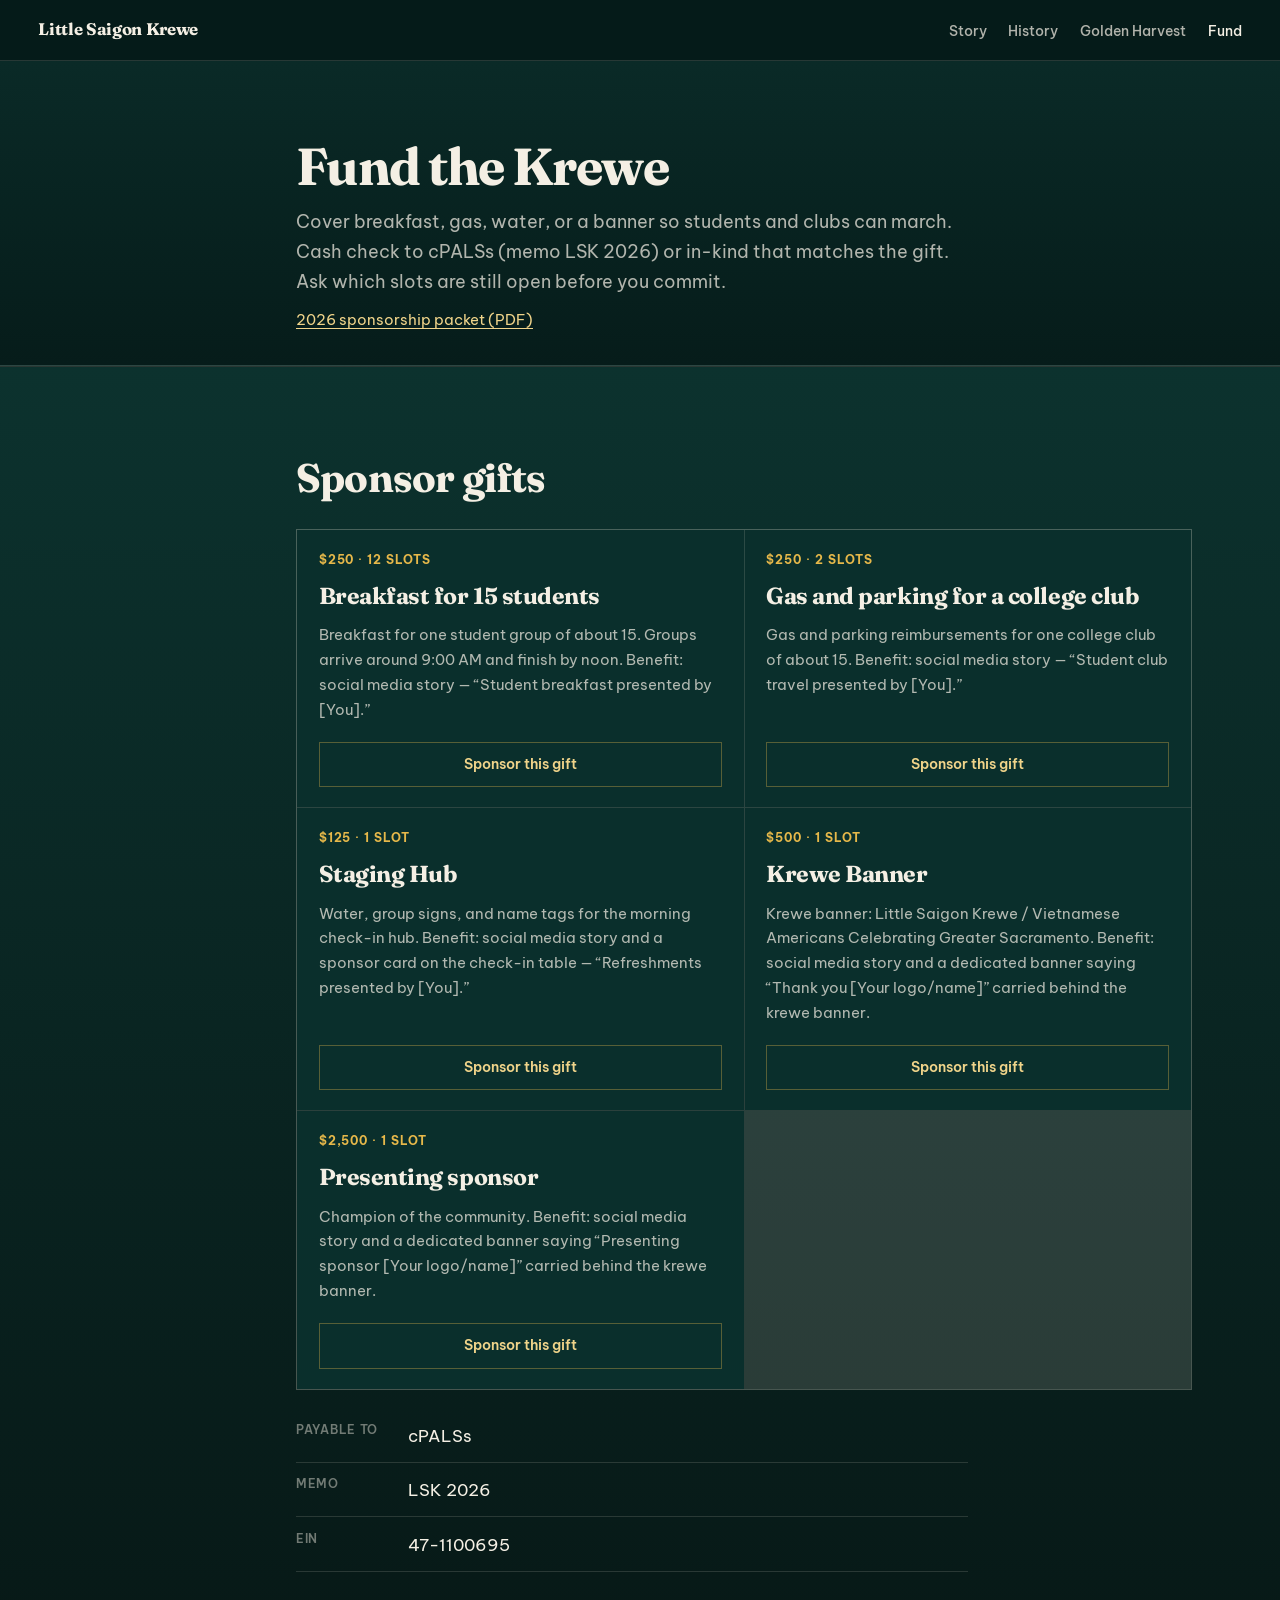
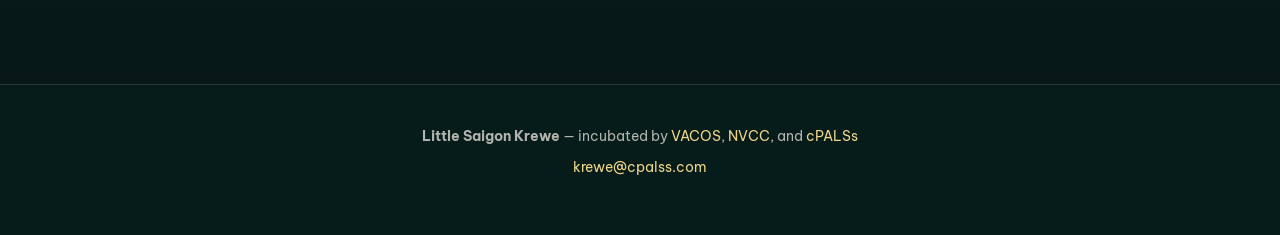
==== fund/index.html @ d4e6ee1e "Publish History, Golden Harvest, and Fund pages on the public Krewe site. Co-authored-by: Cursor <cu" ====
<!DOCTYPE html>
<html lang="en">
<head>
  <meta charset="UTF-8" />
  <meta name="viewport" content="width=device-width, initial-scale=1" />
  <title>Fund the Krewe — Little Saigon Krewe</title>
  <meta name="description" content="Sponsor student breakfast, travel, water, or banners for Little Saigon Krewe at Golden Harvest 2026. Checks to cPALSs, memo LSK 2026." />
  <link rel="canonical" href="https://krewe.cpalss.com/fund/" />
  <meta property="og:title" content="Fund the Krewe — Little Saigon Krewe" />
  <meta property="og:description" content="Cover breakfast, gas, water, or a banner so students and clubs can march. Memo LSK 2026." />
  <meta property="og:type" content="website" />
  <meta property="og:url" content="https://krewe.cpalss.com/fund/" />
  <meta property="og:image" content="https://krewe.cpalss.com/assets/og.jpg" />
  <meta name="twitter:card" content="summary_large_image" />
  <meta name="twitter:title" content="Fund the Krewe — Little Saigon Krewe" />
  <meta name="twitter:description" content="Sponsor gifts so students and clubs can march at Golden Harvest." />
  <meta name="twitter:image" content="https://krewe.cpalss.com/assets/og.jpg" />
  <script src="/clean-urls.js"></script>
  <link rel="preconnect" href="https://fonts.googleapis.com" />
  <link rel="preconnect" href="https://fonts.gstatic.com" crossorigin />
  <link href="https://fonts.googleapis.com/css2?family=Be+Vietnam+Pro:wght@400;500;600;700&family=Fraunces:opsz,wght@9..144,500;9..144,700&display=swap" rel="stylesheet" />
  <link rel="stylesheet" href="/site.css" />
</head>
<body class="page-inner" data-page="fund">
  <a class="skip-link" href="#main">Skip to content</a>

  <header class="site-header">
    <a class="wordmark" href="/">Little Saigon Krewe</a>
    <button type="button" class="nav-toggle" id="nav-toggle" aria-expanded="false" aria-controls="site-nav" aria-label="Open menu">
      <span class="nav-toggle-bars" aria-hidden="true"></span>
    </button>
    <nav class="site-nav" id="site-nav" aria-label="Site">
      <a href="/">Story</a>
      <a href="/history/">History</a>
      <a href="/golden-harvest/">Golden Harvest</a>
      <a href="/fund/" aria-current="page">Fund</a>
    </nav>
  </header>

  <main id="main">
    <header class="page-banner">
      <p class="hero-kicker">Golden Harvest · Oct 24, 2026</p>
      <h1 id="wishlist-title">Fund the Krewe</h1>
      <p class="section-lead" id="wishlist-body"></p>
      <p class="event-links">
        <a id="packet-pdf" href="https://drive.google.com/file/d/1DpuRW3V9oupF3dAS3otI-AQwYJFw9Fal/view" rel="noopener noreferrer">2026 sponsorship packet (PDF)</a>
      </p>
    </header>

    <section class="section section-wishlist" id="wishlist" aria-labelledby="gifts-title">
      <div class="section-inner">
        <h2 id="gifts-title">Sponsor gifts</h2>
        <ul class="wishlist-list" id="wishlist-list"></ul>
        <dl class="event-facts fund-payee" id="fund-payee"></dl>
      </div>
    </section>
  </main>

  <footer class="site-footer">
    <p><strong>Little Saigon Krewe</strong> — incubated by <a href="https://vacos.org/" rel="noopener noreferrer">VACOS</a>, <a href="https://www.facebook.com/norcalvietnamesechamber/" rel="noopener noreferrer">NVCC</a>, and <a href="https://www.cpalss.com" rel="noopener noreferrer">cPALSs</a></p>
    <p><a href="mailto:krewe@cpalss.com">krewe@cpalss.com</a></p>
  </footer>

  <script src="/site.js" defer></script>
</body>
</html>
---- site.css ----
:root {
  --ink: #f4efe4;
  --ink-muted: rgba(244, 239, 228, 0.72);
  --ink-faint: rgba(244, 239, 228, 0.45);
  --jade: #0a2f2c;
  --jade-deep: #061c1a;
  --jade-mid: #134e48;
  --gold: #e6b84a;
  --gold-soft: #f0d48a;
  --amber: #c45c26;
  --line: rgba(244, 239, 228, 0.14);
  --font-display: "Fraunces", Georgia, serif;
  --font-body: "Be Vietnam Pro", "Helvetica Neue", sans-serif;
  --space: clamp(1.25rem, 3vw, 2.5rem);
  --max: 42rem;
  --max-wide: 56rem;
  --toc-col: 12rem;
  --toc-gap: 2.5rem;
}

*,
*::before,
*::after {
  box-sizing: border-box;
}

html {
  scroll-behavior: smooth;
  scroll-padding-top: 1.5rem;
}

@media (max-width: 1099px) {
  body.is-past-hero {
    scroll-padding-top: 4.5rem;
  }
}

body {
  margin: 0;
  font-family: var(--font-body);
  font-size: 1.0625rem;
  line-height: 1.65;
  color: var(--ink);
  background: var(--jade-deep);
  -webkit-font-smoothing: antialiased;
}

img {
  max-width: 100%;
  display: block;
}

a {
  color: var(--gold-soft);
  text-underline-offset: 0.18em;
}

a:hover {
  color: var(--gold);
}

.skip-link {
  position: absolute;
  left: 1rem;
  top: -4rem;
  z-index: 100;
  padding: 0.5rem 0.75rem;
  background: var(--gold);
  color: var(--jade-deep);
  font-weight: 600;
  text-decoration: none;
}

.skip-link:focus {
  top: 1rem;
}

/* —— Header: hero overlay links; mobile sticky bar after hero —— */
.site-header {
  position: absolute;
  inset: 0 0 auto;
  z-index: 40;
  display: flex;
  flex-wrap: nowrap;
  align-items: flex-start;
  justify-content: space-between;
  gap: 0.75rem 1.5rem;
  padding: 1.25rem var(--space);
  background: transparent;
  border-bottom: none;
}

.wordmark {
  font-family: var(--font-display);
  font-weight: 700;
  font-size: 1.05rem;
  letter-spacing: -0.02em;
  color: var(--ink);
  text-decoration: none;
  position: relative;
  z-index: 2;
}

.nav-toggle {
  display: none;
  position: relative;
  z-index: 2;
  place-items: center;
  width: 2.5rem;
  height: 2.5rem;
  margin: 0;
  padding: 0;
  border: 1px solid var(--line);
  border-radius: 0.35rem;
  background: rgba(10, 47, 44, 0.6);
  color: var(--ink);
  cursor: pointer;
}

.nav-toggle:hover {
  border-color: rgba(230, 184, 74, 0.45);
}

.nav-toggle-bars,
.nav-toggle-bars::before,
.nav-toggle-bars::after {
  display: block;
  width: 1.1rem;
  height: 2px;
  background: currentColor;
  border-radius: 1px;
  transition: transform 0.2s ease, opacity 0.2s ease;
}

.nav-toggle-bars {
  position: relative;
}

.nav-toggle-bars::before,
.nav-toggle-bars::after {
  content: "";
  position: absolute;
  left: 0;
}

.nav-toggle-bars::before {
  top: -6px;
}

.nav-toggle-bars::after {
  top: 6px;
}

.site-header.is-nav-open .nav-toggle-bars {
  background: transparent;
}

.site-header.is-nav-open .nav-toggle-bars::before {
  top: 0;
  transform: rotate(45deg);
}

.site-header.is-nav-open .nav-toggle-bars::after {
  top: 0;
  transform: rotate(-45deg);
}

.site-nav {
  display: flex;
  flex-direction: row;
  flex-wrap: wrap;
  align-items: center;
  justify-content: flex-end;
  gap: 0.35rem 1.15rem;
  width: auto;
  max-width: none;
  padding: 0.15rem 0 0;
  border-top: none;
}

.site-nav a {
  display: block;
  padding: 0.2rem 0;
  color: var(--ink-muted);
  text-decoration: none;
  font-size: 0.875rem;
  font-weight: 500;
  line-height: 1.3;
  text-align: left;
  border-bottom: none;
}

.site-nav a[aria-current="page"] {
  color: var(--ink);
}

.site-nav a:hover,
.site-nav a.is-active {
  color: var(--ink);
}

@media (max-width: 1099px) {
  body.is-past-hero .site-header {
    position: fixed;
    inset: 0 0 auto;
    flex-wrap: wrap;
    align-items: center;
    padding: 0.85rem var(--space);
    background: rgba(6, 28, 26, 0.88);
    border-bottom: 1px solid var(--line);
    backdrop-filter: blur(12px);
    -webkit-backdrop-filter: blur(12px);
  }

  body.is-past-hero .nav-toggle {
    display: grid;
  }

  body.is-past-hero .site-nav {
    display: none;
    flex-direction: column;
    align-items: stretch;
    gap: 0;
    width: 100%;
    max-width: none;
    padding: 0.35rem 0 0.5rem;
    border-top: 1px solid var(--line);
  }

  body.is-past-hero .site-header.is-nav-open .site-nav {
    display: flex;
  }

  body.is-past-hero .site-nav a {
    padding: 0.75rem 0.15rem;
    font-size: 0.9375rem;
    text-align: left;
    border-bottom: 1px solid var(--line);
  }

  body.is-past-hero .site-nav a:last-child {
    border-bottom: none;
  }
}

/* —— Doc layout + sticky TOC (matches eglny / toy drive / GLF) —— */
.doc-layout {
  display: block;
}

.toc {
  display: none;
}

.toc-label {
  margin: 0 0 0.75rem;
  font-size: 0.72rem;
  font-weight: 700;
  letter-spacing: 0.08em;
  text-transform: uppercase;
  color: var(--gold);
}

.toc .toc-head {
  display: flex;
  align-items: center;
  justify-content: space-between;
  gap: 0.25rem;
  margin: 0 0 0.75rem;
}

.toc .toc-head .toc-label {
  margin: 0;
  flex: 1 1 auto;
  min-width: 0;
  white-space: nowrap;
}

.toc .toc-pager {
  display: flex;
  flex: 0 0 auto;
  align-items: center;
  gap: 0;
}

.toc .toc-pager[hidden] {
  display: none;
}

.toc .toc-page-btn {
  appearance: none;
  -webkit-appearance: none;
  display: inline-flex;
  align-items: center;
  justify-content: center;
  box-sizing: border-box;
  width: 1.35rem;
  height: 1.35rem;
  margin: 0;
  padding: 0;
  border: none;
  border-radius: 3px;
  background: transparent;
  color: var(--ink-faint);
  cursor: pointer;
  line-height: 1;
}

.toc .toc-page-btn:hover:not(:disabled) {
  color: var(--gold);
}

.toc .toc-page-btn:focus-visible {
  color: var(--gold);
  outline: 2px solid var(--gold);
  outline-offset: 1px;
}

.toc .toc-page-btn:disabled {
  opacity: 0.3;
  cursor: default;
}

.toc .is-toc-page-off {
  display: none !important;
}

.toc-link {
  display: block;
  padding: 0.45rem 0 0.45rem 0.65rem;
  margin-left: -0.65rem;
  color: var(--ink-faint);
  text-decoration: none;
  font-size: 0.875rem;
  line-height: 1.25;
  border-left: 2px solid transparent;
}

.toc-link:hover {
  color: var(--ink-muted);
}

.toc-link.is-active {
  color: var(--gold-soft);
  border-left-color: var(--gold);
  font-weight: 600;
}

.doc-main {
  min-width: 0;
}

.doc-main > .section {
  scroll-margin-top: 1.5rem;
}

@media (max-width: 1099px) {
  body.is-past-hero .doc-main > .section {
    scroll-margin-top: 4.5rem;
  }
}

/* —— Inner pages (officer / fund) —— */
body.page-inner {
  scroll-padding-top: 4.5rem;
}

body.page-inner .site-header {
  position: sticky;
  top: 0;
  align-items: center;
  background: rgba(6, 28, 26, 0.92);
  border-bottom: 1px solid var(--line);
  backdrop-filter: blur(12px);
  -webkit-backdrop-filter: blur(12px);
}

.page-banner {
  padding: 2.5rem var(--space) 2rem;
  background: linear-gradient(180deg, #0a2a27 0%, var(--jade-deep) 100%);
  border-bottom: 1px solid var(--line);
}

.page-banner h1 {
  margin: 0 0 0.75rem;
  font-family: var(--font-display);
  font-weight: 700;
  font-size: clamp(2rem, 5vw, 3.25rem);
  letter-spacing: -0.03em;
  line-height: 1.1;
}

.page-banner .section-lead {
  margin-bottom: 0.75rem;
}

.page-banner p {
  max-width: var(--max);
}

/* —— Hero —— */
.hero {
  position: relative;
  min-height: 100svh;
  display: grid;
  align-items: end;
  padding: 6.5rem var(--space) 5.5rem;
  overflow: hidden;
}

.hero-slides {
  position: absolute;
  inset: 0;
  background: var(--jade-deep);
}

.hero-slides:focus-visible {
  outline: 2px solid var(--gold);
  outline-offset: -2px;
}

.hero-slide {
  position: absolute;
  inset: 0;
  opacity: 0;
  transition: opacity 0.9s ease;
}

.hero-slide.is-active {
  opacity: 1;
  z-index: 1;
}

.hero-slide img {
  width: 100%;
  height: 100%;
  object-fit: cover;
  object-position: center 40%;
}

.hero-scrim {
  position: absolute;
  inset: 0;
  z-index: 2;
  pointer-events: none;
  background:
    linear-gradient(180deg, rgba(4, 15, 14, 0.4) 0%, rgba(4, 15, 14, 0.25) 35%, rgba(4, 15, 14, 0.78) 100%);
}

.hero-atmosphere {
  position: absolute;
  inset: 0;
  background:
    radial-gradient(ellipse 90% 70% at 78% 18%, rgba(230, 184, 74, 0.28), transparent 55%),
    radial-gradient(ellipse 70% 55% at 12% 72%, rgba(196, 92, 38, 0.35), transparent 50%),
    linear-gradient(165deg, #0d3d38 0%, var(--jade) 38%, #081f1c 78%, #040f0e 100%);
  animation: atmosphere-drift 18s ease-in-out infinite alternate;
}

.hero-atmosphere::after {
  content: "";
  position: absolute;
  inset: 0;
  background:
    repeating-linear-gradient(
      -12deg,
      transparent 0,
      transparent 48px,
      rgba(244, 239, 228, 0.015) 48px,
      rgba(244, 239, 228, 0.015) 49px
    );
  opacity: 0.7;
  pointer-events: none;
}

@keyframes atmosphere-drift {
  from {
    filter: hue-rotate(0deg) saturate(1);
    transform: scale(1);
  }
  to {
    filter: hue-rotate(8deg) saturate(1.08);
    transform: scale(1.03);
  }
}

.hero-inner {
  position: relative;
  z-index: 3;
  max-width: min(52rem, 100%);
}

.hero-kicker {
  margin: 0 0 1rem;
  font-size: 0.8125rem;
  font-weight: 600;
  letter-spacing: 0.08em;
  text-transform: uppercase;
  color: var(--gold);
}

.hero-brand {
  margin: 0 0 1rem;
  font-family: var(--font-display);
  font-weight: 700;
  font-size: clamp(2.4rem, 8vw, 4.5rem);
  line-height: 1.02;
  letter-spacing: -0.03em;
  color: var(--ink);
}

.hero-line {
  margin: 0 0 0.85rem;
  font-size: clamp(1.05rem, 2.4vw, 1.25rem);
  color: var(--ink-muted);
  max-width: 40rem;
}

.hero-def {
  margin: 0 0 2rem;
  font-size: 1.05rem;
  color: var(--ink);
  max-width: 36rem;
}

.hero-cta {
  display: flex;
  flex-wrap: wrap;
  gap: 0.75rem 1rem;
}

.hero-controls {
  position: absolute;
  z-index: 4;
  right: var(--space);
  bottom: 1.35rem;
  display: flex;
  align-items: center;
  gap: 0.5rem;
}

.hero-arrow {
  width: 2.25rem;
  height: 2.25rem;
  border: 1px solid var(--line);
  border-radius: 999px;
  background: rgba(6, 28, 26, 0.55);
  color: var(--ink);
  font-size: 1.35rem;
  line-height: 1;
  cursor: pointer;
}

.hero-arrow:hover {
  border-color: var(--gold);
  color: var(--gold);
}

.hero-dots {
  display: flex;
  gap: 0.4rem;
}

.hero-dot {
  width: 0.55rem;
  height: 0.55rem;
  padding: 0;
  border: none;
  border-radius: 999px;
  background: rgba(244, 239, 228, 0.35);
  cursor: pointer;
}

.hero-dot.is-active {
  background: var(--gold);
}

.hero-kicker,
.hero-brand,
.hero-line,
.hero-def,
.hero-cta {
  opacity: 0;
  transform: translateY(1.1rem);
}

.hero.is-ready .hero-kicker,
.hero.is-ready .hero-brand,
.hero.is-ready .hero-line,
.hero.is-ready .hero-def,
.hero.is-ready .hero-cta {
  animation: hero-rise 0.85s cubic-bezier(0.22, 1, 0.36, 1) forwards;
}

.hero.is-ready .hero-brand {
  animation-delay: 0.12s;
}

.hero.is-ready .hero-line {
  animation-delay: 0.24s;
}

.hero.is-ready .hero-def {
  animation-delay: 0.32s;
}

.hero.is-ready .hero-cta {
  animation-delay: 0.42s;
}

@keyframes hero-rise {
  to {
    opacity: 1;
    transform: translateY(0);
  }
}

/* —— Buttons —— */
.btn {
  display: inline-flex;
  align-items: center;
  justify-content: center;
  padding: 0.85rem 1.35rem;
  font-family: var(--font-body);
  font-size: 0.9375rem;
  font-weight: 600;
  text-decoration: none;
  border: 1px solid transparent;
  cursor: pointer;
  transition: background 0.2s ease, color 0.2s ease, border-color 0.2s ease, transform 0.2s ease;
}

.btn:active {
  transform: translateY(1px);
}

.btn-primary {
  background: var(--gold);
  color: var(--jade-deep);
}

.btn-primary:hover {
  background: var(--gold-soft);
  color: var(--jade-deep);
}

.btn-ghost {
  background: transparent;
  color: var(--ink);
  border-color: var(--line);
}

.btn-ghost:hover {
  border-color: var(--ink-muted);
  color: var(--ink);
}

.btn-tribe {
  width: 100%;
  margin-top: 0.85rem;
  background: transparent;
  color: var(--gold-soft);
  border-color: rgba(230, 184, 74, 0.35);
  font-size: 0.875rem;
  padding: 0.65rem 1rem;
}

.btn-tribe:hover {
  background: rgba(230, 184, 74, 0.1);
  color: var(--gold);
  border-color: var(--gold);
}

.btn-tribe:disabled,
.btn-tribe.is-filled {
  opacity: 0.55;
  cursor: default;
  pointer-events: none;
}

/* —— Sections —— */
.section {
  padding: clamp(3.5rem, 8vw, 5.5rem) var(--space);
  border-top: 1px solid var(--line);
}

.section-inner {
  max-width: var(--max-wide);
  margin: 0 auto;
}

.section h2 {
  margin: 0 0 0.75rem;
  font-family: var(--font-display);
  font-weight: 700;
  font-size: clamp(1.85rem, 4vw, 2.5rem);
  letter-spacing: -0.02em;
  line-height: 1.15;
}

.section-lead {
  margin: 0 0 1.25rem;
  font-size: 1.125rem;
  color: var(--ink-muted);
  max-width: var(--max);
}

.section p {
  max-width: var(--max);
}

.section-gh {
  background: linear-gradient(180deg, #0a2a27 0%, var(--jade-deep) 100%);
}

.section-march {
  background:
    radial-gradient(ellipse 60% 50% at 50% 100%, rgba(230, 184, 74, 0.12), transparent 70%),
    var(--jade-deep);
}

.section-registration {
  background: #071816;
}

.section-transit {
  background: var(--jade-deep);
}

.section-champions {
  background: #0a2a27;
}

.section-wishlist {
  background: linear-gradient(180deg, #0c322e 0%, #071816 100%);
}

.section-faq {
  background: var(--jade-deep);
}

.faq-list {
  margin: 1.75rem 0 0;
  padding: 0;
  max-width: var(--max);
}

.faq-item {
  margin: 0 0 1.5rem;
  padding-bottom: 1.5rem;
  border-bottom: 1px solid var(--line);
}

.faq-item:last-child {
  margin-bottom: 0;
  padding-bottom: 0;
  border-bottom: none;
}

.faq-item dt {
  margin: 0 0 0.5rem;
  font-family: var(--font-display);
  font-size: 1.2rem;
  font-weight: 700;
  letter-spacing: -0.01em;
  color: var(--gold-soft);
}

.faq-item dd {
  margin: 0;
  color: var(--ink-muted);
}

.plain-list {
  margin: 0 0 1.5rem;
  padding-left: 1.2rem;
  max-width: var(--max);
  color: var(--ink-muted);
}

.plain-list li {
  margin-bottom: 0.65rem;
}

.tribe-hosts {
  margin: 0.65rem 0 0;
}

.tribe-hosts-label {
  margin: 0 0 0.35rem;
  font-size: 0.6875rem;
  font-weight: 700;
  letter-spacing: 0.08em;
  text-transform: uppercase;
  color: var(--gold);
}

.tribe-champions {
  list-style: none;
  margin: 0;
  padding: 0;
}

.tribe-confirmed {
  margin: 0.35rem 0 0;
  font-size: 0.9375rem;
  font-weight: 600;
  color: var(--gold-soft);
}

.tribe-champions .tribe-confirmed:first-child {
  margin-top: 0;
}

.tribe-full {
  margin: 1rem 0 0;
  font-size: 0.875rem;
  color: var(--muted, #9a9080);
}

.subhead {
  margin: 1.5rem 0 0.75rem;
  font-family: var(--font-display);
  font-size: 1.15rem;
  font-weight: 700;
  letter-spacing: -0.01em;
  color: var(--gold-soft);
}

.wishlist-list {
  list-style: none;
  margin: 1.75rem 0 0;
  padding: 0;
  display: grid;
  gap: 1px;
  background: var(--line);
  border: 1px solid var(--line);
}

.wishlist-item {
  display: flex;
  flex-direction: column;
  gap: 0.35rem;
  padding: 1.25rem 1.35rem;
  background: var(--jade);
  opacity: 0;
  transform: translateY(0.6rem);
}

.wishlist-item .btn-tribe {
  margin-top: auto;
  width: 100%;
  min-height: 2.75rem;
  box-sizing: border-box;
  text-align: center;
}

.wishlist-item.is-visible {
  animation: roster-in 0.55s cubic-bezier(0.22, 1, 0.36, 1) forwards;
}

.wishlist-kicker {
  display: block;
  font-size: 0.75rem;
  font-weight: 700;
  letter-spacing: 0.08em;
  text-transform: uppercase;
  color: var(--gold);
  margin-bottom: 0.4rem;
}

.wishlist-need {
  margin: 0 0 0.5rem;
  font-family: var(--font-display);
  font-size: 1.45rem;
  font-weight: 700;
  letter-spacing: -0.02em;
  line-height: 1.2;
}

.wishlist-detail {
  margin: 0 0 0.85rem;
  font-size: 0.9375rem;
  color: var(--ink-muted);
}

.wishlist-status-badge {
  display: inline-block;
  margin-top: 0.5rem;
  font-size: 0.875rem;
  font-weight: 600;
  color: var(--ink-muted);
}

.transit-steps {
  margin: 0 0 1.5rem;
  padding-left: 1.25rem;
  max-width: var(--max);
  color: var(--ink);
}

.transit-steps li {
  margin-bottom: 0.65rem;
  padding-left: 0.25rem;
}

.timeline-list {
  list-style: none;
  margin: 0;
  padding: 0;
  max-width: var(--max);
  border-left: 2px solid var(--line);
}

.timeline-item {
  position: relative;
  margin: 0 0 1.35rem;
  padding: 0 0 0 1.35rem;
  opacity: 0;
  transform: translateY(0.4rem);
  transition: opacity 0.45s ease, transform 0.45s ease;
}

.timeline-item.is-visible {
  opacity: 1;
  transform: none;
}

.timeline-item::before {
  content: "";
  position: absolute;
  left: -0.4rem;
  top: 0.35rem;
  width: 0.65rem;
  height: 0.65rem;
  border-radius: 50%;
  background: var(--accent, #c45c26);
  border: 2px solid var(--bg, #fff);
}

.timeline-when {
  margin: 0 0 0.2rem;
  font-size: 0.8125rem;
  font-weight: 600;
  letter-spacing: 0.02em;
  text-transform: uppercase;
  color: var(--ink-muted);
}

.timeline-step-title {
  margin: 0 0 0.35rem;
  font-family: var(--font-display, inherit);
  font-size: 1.125rem;
  font-weight: 600;
  color: var(--gold);
}

.timeline-body {
  margin: 0;
  color: var(--ink);
  line-height: 1.55;
}

.timeline-itinerary {
  list-style: none;
  margin: 0.85rem 0 0;
  padding: 0;
}

.timeline-itinerary li {
  display: grid;
  grid-template-columns: 8.25rem 1fr;
  gap: 0.15rem 0.85rem;
  margin: 0 0 0.55rem;
  padding-bottom: 0.5rem;
  border-bottom: 1px solid var(--line);
}

.timeline-itinerary li:last-child {
  margin-bottom: 0;
  padding-bottom: 0;
  border-bottom: 0;
}

.timeline-itinerary-time {
  font-size: 0.8125rem;
  font-weight: 600;
  letter-spacing: 0.01em;
  color: var(--ink);
}

.timeline-itinerary-label {
  font-weight: 600;
  color: var(--ink);
}

.timeline-itinerary-note {
  grid-column: 2;
  font-size: 0.8125rem;
  font-weight: 400;
  color: var(--ink-muted);
}

.transit-map {
  margin: 0 0 1.5rem;
  max-width: var(--max-wide);
}

.transit-map iframe {
  display: block;
  width: 100%;
  height: min(28rem, 70vh);
  min-height: 20rem;
  border: 1px solid var(--line);
  background: #0a2a27;
}

.transit-map figcaption {
  display: flex;
  flex-wrap: wrap;
  align-items: baseline;
  justify-content: space-between;
  gap: 0.5rem 1rem;
  margin-top: 0.65rem;
  font-size: 0.875rem;
  color: var(--ink-muted);
}

.transit-notes {
  margin: 0 0 1.25rem;
  padding-left: 1.15rem;
  max-width: var(--max);
  color: var(--ink-muted);
  font-size: 0.9375rem;
}

.transit-notes li {
  margin-bottom: 0.55rem;
}

.agency-note {
  margin: 0 0 1.25rem;
  max-width: var(--max);
  padding: 0.9rem 0 0;
  border-top: 1px solid var(--line);
  font-size: 0.9375rem;
  color: var(--gold-soft);
}

.parking-lead,
.parking-rates {
  margin: 0 0 1rem;
  max-width: var(--max);
  color: var(--ink-muted);
  font-size: 0.9375rem;
}

.parking-rates {
  margin-top: -0.25rem;
  margin-bottom: 1.5rem;
}

.event-facts .parking-meta {
  display: block;
  margin-top: 0.2rem;
  font-size: 0.875rem;
  color: var(--ink-muted);
}

/* —— Event facts —— */
.event-facts {
  display: grid;
  gap: 0.85rem 1.5rem;
  margin: 1.75rem 0 1.5rem;
  padding: 0;
  max-width: var(--max);
}

.event-facts > div {
  display: grid;
  grid-template-columns: 6.5rem 1fr;
  gap: 0.5rem;
  border-bottom: 1px solid var(--line);
  padding-bottom: 0.75rem;
}

.event-facts dt {
  margin: 0;
  font-size: 0.75rem;
  font-weight: 600;
  letter-spacing: 0.06em;
  text-transform: uppercase;
  line-height: 1.35;
  color: var(--ink-faint);
}

.event-facts dd {
  margin: 0;
  color: var(--ink);
}

.event-links {
  margin: 0;
  font-size: 0.9375rem;
}

.champions-when {
  margin: 0 0 0.65rem;
  font-size: 0.9375rem;
  color: var(--gold);
  font-weight: 500;
}

.joining-note {
  margin: 0 0 1.75rem;
  max-width: var(--max);
  font-size: 0.875rem;
  color: var(--ink-muted);
}

/* —— Tribes —— */
.tribe-list {
  list-style: none;
  margin: 0;
  padding: 0;
  display: grid;
  gap: 1px;
  background: var(--line);
  border: 1px solid var(--line);
}

.tribe-item {
  display: flex;
  flex-direction: column;
  gap: 0.35rem;
  padding: 1.25rem 1.35rem;
  background: var(--jade);
  opacity: 0;
  transform: translateY(0.6rem);
}

.tribe-item:nth-child(even) {
  background: color-mix(in srgb, var(--jade) 22%, var(--jade-deep));
}

.tribe-item.is-visible {
  animation: roster-in 0.55s cubic-bezier(0.22, 1, 0.36, 1) forwards;
}

.tribe-id {
  font-size: 0.75rem;
  font-weight: 700;
  letter-spacing: 0.1em;
  text-transform: uppercase;
  color: var(--gold);
}

.tribe-name {
  margin: 0;
  font-family: var(--font-display);
  font-size: 1.35rem;
  font-weight: 700;
  letter-spacing: -0.02em;
}

.tribe-peers,
.tribe-profile {
  margin: 0;
  font-size: 0.9375rem;
  color: var(--ink-muted);
}

.tribe-profile {
  font-size: 0.875rem;
  color: var(--ink-faint);
}

.tribe-looking {
  font-weight: 600;
  color: var(--ink-muted);
}

.tribe-open {
  display: flex;
  flex-wrap: wrap;
  align-items: flex-start;
  justify-content: space-between;
  gap: 0.45rem 0.75rem;
  margin-top: 0.55rem;
}

.tribe-open .tribe-profile {
  flex: 1 1 12rem;
  min-width: 0;
}

.btn-tribe-sm {
  display: inline-flex;
  align-items: center;
  justify-content: center;
  width: auto;
  margin: 0;
  padding: 0.3rem 0.65rem;
  font-family: var(--font-body);
  font-size: 0.6875rem;
  font-weight: 600;
  line-height: 1.2;
  text-decoration: none;
  white-space: nowrap;
  color: var(--gold-soft);
  background: transparent;
  border: 1px solid rgba(230, 184, 74, 0.4);
  cursor: pointer;
}

.btn-tribe-sm:hover {
  background: rgba(230, 184, 74, 0.1);
  color: var(--gold);
  border-color: var(--gold);
}

.tribe-joiners {
  list-style: none;
  margin: 0.75rem 0 0;
  padding: 0.65rem 0 0;
  border-top: 1px solid var(--line);
  display: grid;
  grid-template-columns: 1fr;
}

.tribe-joiners li {
  display: flex;
  align-items: baseline;
  justify-content: space-between;
  gap: 0.35rem 0.55rem;
  padding: 0.4rem 0;
  border-bottom: 1px solid var(--line);
}

.tribe-item .btn-tribe {
  margin-top: auto;
  width: 100%;
  min-height: 2.75rem;
  box-sizing: border-box;
  text-align: center;
}

@media (min-width: 1100px) {
  :root {
    --doc-side: max(var(--space), calc(50vw - 36rem));
    --doc-body-inset: max(
      calc(var(--space) + var(--toc-col) + var(--toc-gap)),
      calc(50vw - 36rem + var(--toc-col) + var(--toc-gap))
    );
  }

  html {
    scroll-padding-top: 1.5rem;
  }

  .site-header {
    position: absolute;
    inset: 0 0 auto;
    flex-wrap: nowrap;
    align-items: flex-start;
    background: transparent;
    border-bottom: none;
    backdrop-filter: none;
    -webkit-backdrop-filter: none;
    padding: 1.25rem var(--space);
  }

  .nav-toggle {
    display: none;
  }

  .site-nav {
    display: flex;
    flex-direction: row;
    align-items: center;
    justify-content: flex-end;
    gap: 0.35rem 1.35rem;
    width: auto;
    max-width: none;
    padding: 0.15rem 0 0;
    border-top: none;
  }

  .site-nav a {
    display: block;
    padding: 0.2rem 0;
    font-size: 0.875rem;
    line-height: 1.3;
    text-align: left;
    border-bottom: none;
    color: var(--ink-muted);
  }

  body.page-inner .site-header {
    position: sticky;
    inset: 0 0 auto;
    align-items: center;
    background: rgba(6, 28, 26, 0.92);
    border-bottom: 1px solid var(--line);
    backdrop-filter: blur(12px);
    -webkit-backdrop-filter: blur(12px);
    padding: 1rem var(--space);
  }

  .site-nav a:hover,
  .site-nav a.is-active {
    color: var(--ink);
  }

  .hero {
    min-height: 100svh;
    padding: 6.5rem var(--space) 5.5rem;
  }

  /* No-image title + body column: same inset as History body, TOC or not.
     Photo heroes stay full-bleed. History/GH body still uses .doc-main > .section. */
  .page-banner,
  .hero:not(.hero-carousel) {
    padding-left: var(--doc-body-inset);
    padding-right: var(--doc-side);
  }

  .page-banner ~ .section {
    padding-left: var(--doc-body-inset);
    padding-right: var(--doc-side);
  }

  .page-banner ~ .section > .section-inner {
    margin-left: 0;
    margin-right: 0;
  }

  .hero + .doc-layout {
    margin-top: 0;
  }

  /* Full-bleed section backgrounds; TOC floats in the left gutter */
  .doc-layout {
    display: block;
    max-width: none;
    margin: 0;
    padding: 0;
  }

  .doc-layout::after {
    content: "";
    display: table;
    clear: both;
  }

  .toc {
    display: block;
    float: left;
    position: sticky;
    top: 1.5rem;
    z-index: 5;
    width: var(--toc-col);
    margin: 1.5rem 0 0 var(--doc-side);
    padding: 0;
  }

  .doc-main {
    display: block;
  }

  .doc-main > .section {
    scroll-margin-top: 1.5rem;
    padding-left: var(--doc-body-inset);
    padding-right: var(--doc-side);
  }

  .doc-main > .section:first-child {
    padding-top: clamp(3rem, 6vw, 4.5rem);
  }

  .doc-main > .section .section-inner {
    max-width: var(--max-wide);
    margin: 0;
  }

  body.page-inner .toc {
    top: 5.25rem;
  }

  body.page-inner .doc-main > .section {
    scroll-margin-top: 5.25rem;
  }
}

@media (min-width: 720px) {
  .tribe-list,
  .wishlist-list {
    grid-template-columns: 1fr 1fr;
  }

  .tribe-item:nth-child(even) {
    background: var(--jade);
  }

  .tribe-item:nth-child(4n + 2),
  .tribe-item:nth-child(4n + 3) {
    background: color-mix(in srgb, var(--jade) 22%, var(--jade-deep));
  }
}

/* —— Roster —— */
.champion-slots h3 {
  margin: 0 0 0.85rem;
  font-size: 0.8125rem;
  font-weight: 700;
  letter-spacing: 0.08em;
  text-transform: uppercase;
  color: var(--gold);
}

.roster-list,
.slot-list {
  list-style: none;
  margin: 2rem 0 2.5rem;
  padding: 0;
}

.roster-list {
  display: grid;
  grid-template-columns: 1fr;
  gap: 0 2rem;
  max-width: var(--max-wide, 46rem);
}

@media (min-width: 640px) {
  .roster-list {
    grid-template-columns: 1fr 1fr;
  }
}

.roster-list li,
.slot-list li {
  display: flex;
  align-items: baseline;
  justify-content: space-between;
  gap: 0.5rem 0.75rem;
  padding: 0.85rem 0;
  border-bottom: 1px solid var(--line);
  opacity: 0;
  transform: translateY(0.5rem);
}

.roster-list li.is-visible,
.slot-list li.is-visible {
  animation: roster-in 0.5s cubic-bezier(0.22, 1, 0.36, 1) forwards;
}

@keyframes roster-in {
  to {
    opacity: 1;
    transform: translateY(0);
  }
}

.roster-org {
  font-weight: 600;
  color: var(--ink);
}

.roster-tag {
  flex-shrink: 0;
  font-size: 0.6875rem;
  font-weight: 700;
  letter-spacing: 0.04em;
  line-height: 1.2;
  color: var(--ink-muted);
}

.roster-tag.is-confirmed {
  color: var(--gold);
}

.roster-empty {
  color: var(--ink-faint);
  font-style: italic;
  border-bottom: none !important;
}

.slot-list li {
  display: flex;
  flex-wrap: wrap;
  align-items: baseline;
  justify-content: space-between;
  gap: 0.35rem 1rem;
}

.slot-tribe {
  font-weight: 600;
}

.slot-status {
  font-size: 0.875rem;
  color: var(--ink-muted);
}

.slot-status.is-open {
  color: var(--gold-soft);
}

.slot-status.is-filled {
  color: var(--ink);
}

.timeline-cta {
  margin: 0.75rem 0 0;
}

.section-waivers {
  background:
    radial-gradient(ellipse 50% 40% at 80% 0%, rgba(230, 184, 74, 0.12), transparent 70%),
    var(--jade-deep);
}

.waiver-cutoff {
  max-width: var(--max);
  font-size: 0.9375rem;
  color: var(--gold-soft);
}

.fund-payee {
  margin-top: 2rem;
}

.story-chapters {
  display: grid;
  gap: 3rem;
  margin-top: 2rem;
}

.story-chapter {
  display: grid;
  gap: 1.25rem;
  opacity: 0;
  transform: translateY(0.6rem);
}

.story-chapter.is-visible {
  animation: roster-in 0.55s cubic-bezier(0.22, 1, 0.36, 1) forwards;
}

.story-figure {
  margin: 0;
  overflow: hidden;
  border: 1px solid var(--line);
}

.story-figure img {
  width: 100%;
  aspect-ratio: 16 / 9;
  object-fit: cover;
}

.story-figure .yt-wrap {
  max-width: none;
  border: 0;
}

.story-kicker {
  margin: 0 0 0.4rem;
  font-size: 0.75rem;
  font-weight: 700;
  letter-spacing: 0.08em;
  text-transform: uppercase;
  color: var(--gold);
}

.story-copy h3 {
  margin: 0 0 0.65rem;
  font-family: var(--font-display);
  font-size: clamp(1.35rem, 3vw, 1.75rem);
  letter-spacing: -0.02em;
  line-height: normal;
}

.story-copy p {
  margin: 0 0 1rem;
}

.history-buckets {
  display: grid;
  gap: 1px;
  margin: 1.5rem 0 0;
  background: var(--line);
  border: 1px solid var(--line);
}

.history-bucket {
  padding: 1.25rem 1.35rem;
  background: var(--jade);
  opacity: 0;
  transform: translateY(0.4rem);
}

.history-bucket.is-visible,
.history-card.is-visible {
  animation: roster-in 0.55s cubic-bezier(0.22, 1, 0.36, 1) forwards;
}

.history-bucket p {
  margin: 0;
  color: var(--ink-muted);
}

.history-vi-label {
  margin: 0 0 0.45rem !important;
  font-weight: 600;
  color: var(--gold-soft);
}

.history-note {
  margin: 1.5rem 0 0;
  max-width: var(--max);
  font-size: 0.9375rem;
  color: var(--ink-faint);
}

.history-list {
  display: grid;
  gap: 2.5rem;
  margin-top: 1.75rem;
}

.history-card {
  max-width: var(--max-wide);
  opacity: 0;
  transform: translateY(0.5rem);
}

.doc-main h3,
.history-card h3 {
  line-height: normal;
}

.history-card h3 {
  margin: 0 0 0.65rem;
  font-family: var(--font-display);
  font-size: clamp(1.35rem, 3vw, 1.75rem);
  letter-spacing: -0.02em;
}

.history-year-copy > p {
  margin: 0 0 1rem;
}

.history-year-copy .event-links {
  margin-top: 0.85rem;
}

.history-year-copy > :last-child {
  margin-bottom: 0;
}

.history-year-grid {
  display: grid;
  gap: 1.5rem;
  grid-template-columns: 1fr;
  align-items: start;
}

.history-photo {
  margin: 0;
  overflow: hidden;
  border: 1px solid var(--line);
  background: #000;
}

.history-photo img {
  width: 100%;
  height: auto;
  object-fit: contain;
}

.history-year-grid .history-photo-carousel {
  margin: 0;
}

.history-photo-carousel .video-carousel-viewport {
  overflow: hidden;
  border: 1px solid var(--line);
  background: #000;
}

.history-photo-carousel img {
  display: block;
  width: 100%;
  height: auto;
  object-fit: contain;
}

.history-media-row {
  margin-top: 1rem;
}

.history-media-row .yt-wrap {
  margin: 0;
}

.yt-wrap {
  position: relative;
  width: 100%;
  max-width: var(--max-wide);
  aspect-ratio: 16 / 9;
  overflow: hidden;
  border: 1px solid var(--line);
  background: #000;
}

.yt-wrap iframe {
  position: absolute;
  inset: 0;
  width: 100%;
  height: 100%;
  border: 0;
}

.video-card--carousel {
  min-width: 0;
  margin: 0;
}

.video-carousel,
.video-carousel-viewport {
  min-width: 0;
}

.video-carousel-slide:not(.is-active) {
  display: none;
}

.video-carousel-chrome {
  display: grid;
  grid-template-columns: auto 1fr auto;
  align-items: center;
  gap: 0.4rem;
  margin-top: 0.5rem;
}

.video-carousel-nav {
  display: grid;
  place-items: center;
  width: 2rem;
  height: 2rem;
  margin: 0;
  padding: 0;
  border: 1px solid var(--line);
  border-radius: 999px;
  background: var(--jade-mid);
  color: var(--ink);
  line-height: 0;
  cursor: pointer;
}

.video-carousel-nav .video-carousel-chevron {
  display: block;
  width: 1rem;
  height: 1rem;
}

.video-carousel-prev .video-carousel-chevron {
  transform: translateX(-0.5px);
}

.video-carousel-next .video-carousel-chevron {
  transform: translateX(0.5px);
}

.video-carousel-nav:hover,
.video-carousel-nav:focus-visible {
  border-color: var(--gold);
  color: var(--gold);
}

.video-carousel-dots {
  display: flex;
  flex-wrap: wrap;
  justify-content: center;
  gap: 0.3rem;
  min-width: 0;
}

.video-carousel-dot {
  width: 0.5rem;
  height: 0.5rem;
  margin: 0;
  padding: 0;
  border: 0;
  border-radius: 999px;
  background: var(--line);
  cursor: pointer;
}

.video-carousel-dot.is-active,
.video-carousel-dot:hover,
.video-carousel-dot:focus-visible {
  background: var(--gold);
}

.video-card--carousel .video-caption {
  margin-top: 0.55rem;
  font-size: 0.92rem;
  line-height: 1.4;
  color: var(--ink-muted);
  white-space: normal;
}

.video-carousel-count {
  white-space: nowrap;
  font-variant-numeric: tabular-nums;
}

.video-card--carousel .video-caption [data-carousel-title] {
  white-space: normal;
}

@media (min-width: 800px) {
  .history-buckets {
    grid-template-columns: 1fr 1fr;
  }

  .history-year-grid {
    grid-template-columns: 1fr 1fr;
  }
}

@media (min-width: 800px) {
  .story-chapter {
    grid-template-columns: 1.1fr 1fr;
    align-items: center;
    gap: 2rem;
  }

  .story-chapter.is-flip {
    grid-template-columns: 1fr 1.1fr;
  }

  .story-chapter.is-flip .story-figure {
    order: 2;
  }
}

/* —— Footer —— */
.site-footer {
  padding: 2.5rem var(--space) 3rem;
  border-top: 1px solid var(--line);
  text-align: center;
  font-size: 0.875rem;
  color: var(--ink-muted);
}

.site-footer p {
  margin: 0 0 0.5rem;
}

.site-footer a {
  text-decoration: none;
}

.site-footer a:hover {
  text-decoration: underline;
}

@media (prefers-reduced-motion: reduce) {
  html {
    scroll-behavior: auto;
  }

  .hero-atmosphere {
    animation: none;
  }

  .hero-slide {
    transition: none;
  }

  .hero-kicker,
  .hero-brand,
  .hero-line,
  .hero-def,
  .hero-cta,
  .story-chapter,
  .history-card,
  .history-bucket,
  .tribe-item,
  .wishlist-item,
  .roster-list li,
  .slot-list li {
    opacity: 1;
    transform: none;
    animation: none !important;
  }
}
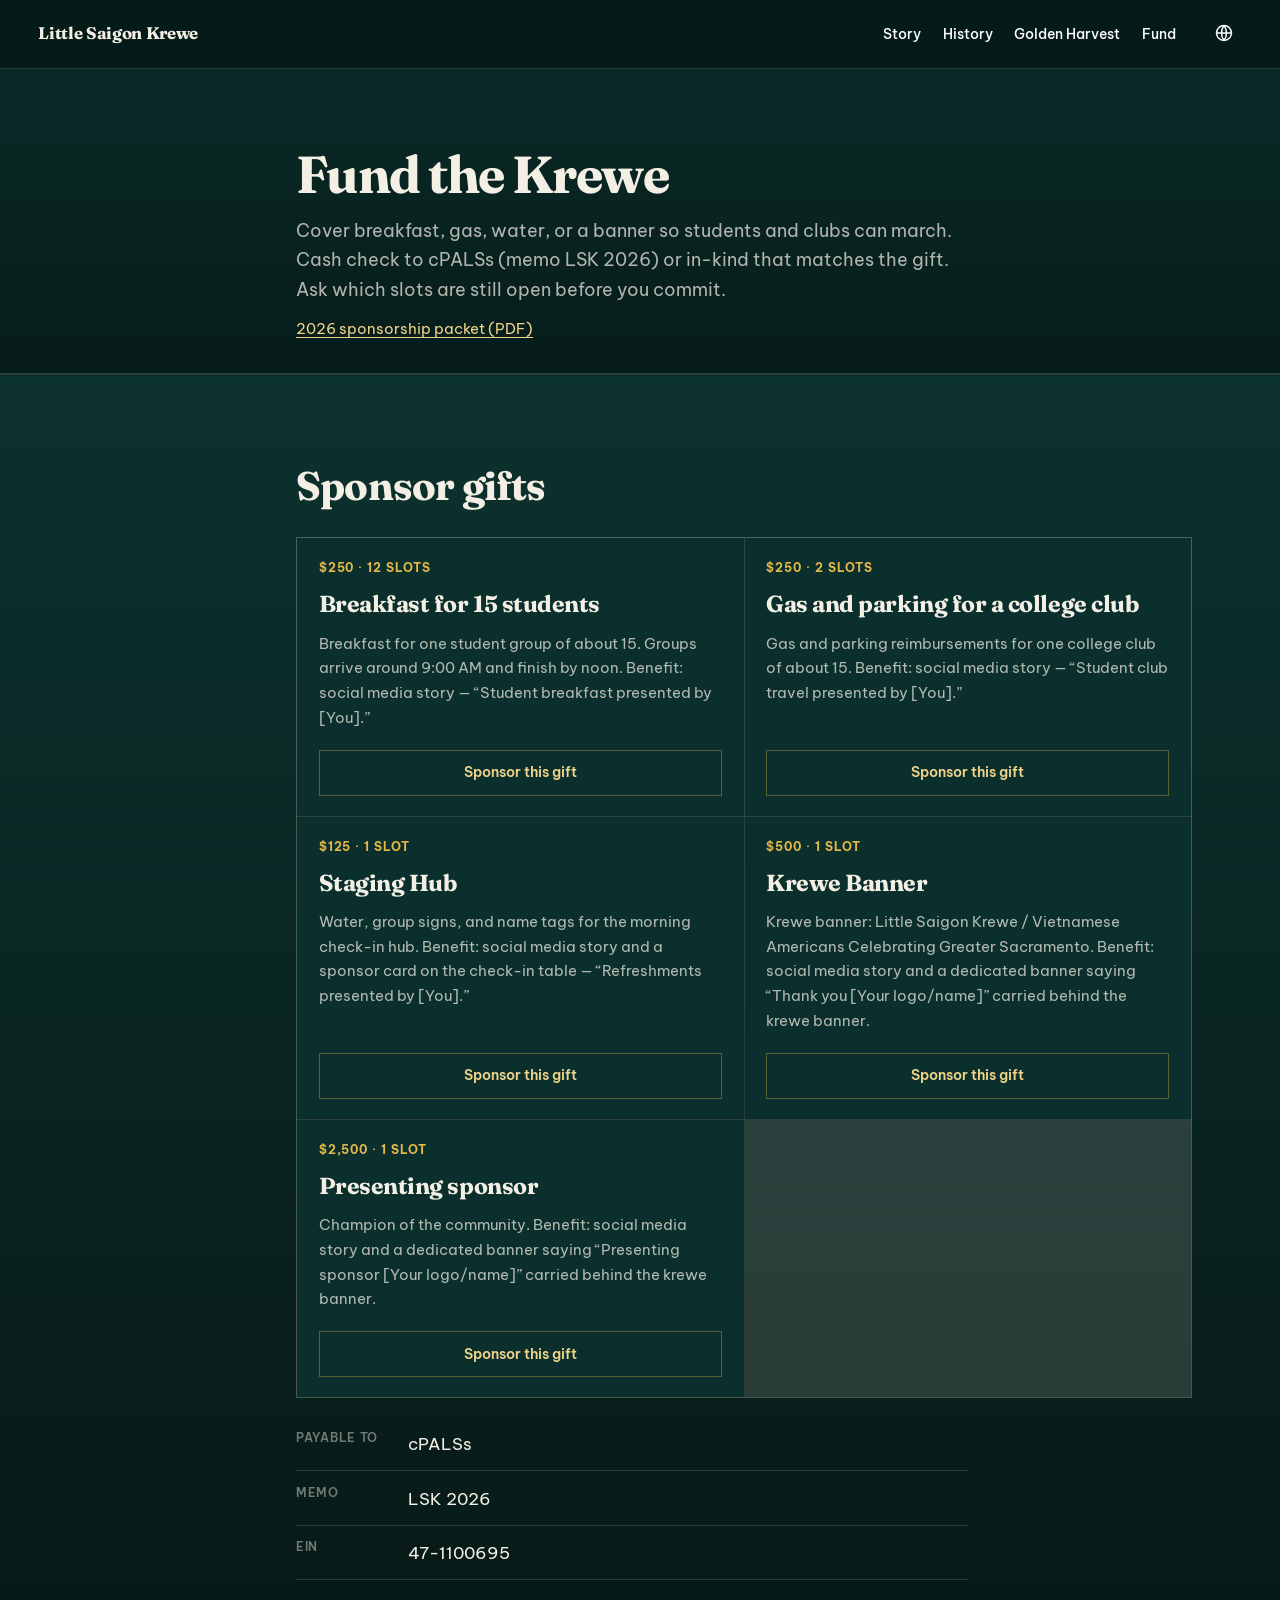
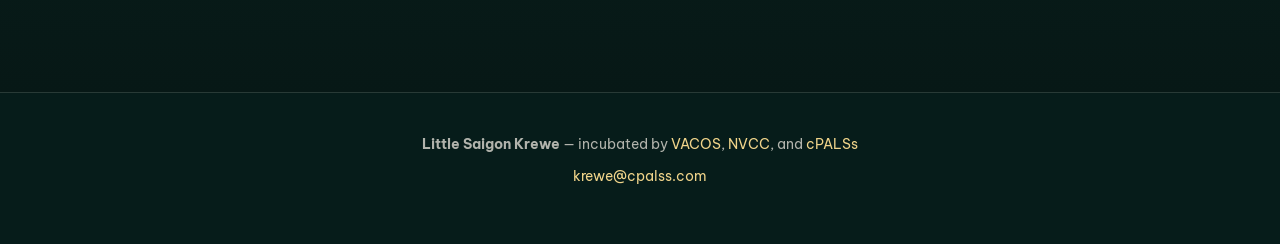
==== commit 7bf3e522: "Publish Krewe i18n and History updates: bilingual copy, hero rewrite, four-products removal, and pos" ====
--- a/fund/index.html
+++ b/fund/index.html
@@ -2,6 +2,26 @@
 <html lang="en">
 <head>
   <meta charset="UTF-8" />
+  <script>
+    (function () {
+      try {
+        var saved = localStorage.getItem("lsk-lang");
+        if (saved === "vi" || saved === "en") {
+          document.documentElement.lang = saved;
+          return;
+        }
+        var list = navigator.languages && navigator.languages.length
+          ? navigator.languages
+          : [navigator.language];
+        for (var i = 0; i < list.length; i++) {
+          if (String(list[i] || "").toLowerCase().indexOf("vi") === 0) {
+            document.documentElement.lang = "vi";
+            return;
+          }
+        }
+      } catch (e) {}
+    })();
+  </script>
   <meta name="viewport" content="width=device-width, initial-scale=1" />
   <title>Fund the Krewe — Little Saigon Krewe</title>
   <meta name="description" content="Sponsor student breakfast, travel, water, or banners for Little Saigon Krewe at Golden Harvest 2026. Checks to cPALSs, memo LSK 2026." />
@@ -22,34 +42,54 @@
   <link rel="stylesheet" href="/site.css" />
 </head>
 <body class="page-inner" data-page="fund">
-  <a class="skip-link" href="#main">Skip to content</a>
+  <a class="skip-link" href="#main" data-i18n="nav.skip">Skip to content</a>
 
   <header class="site-header">
-    <a class="wordmark" href="/">Little Saigon Krewe</a>
-    <button type="button" class="nav-toggle" id="nav-toggle" aria-expanded="false" aria-controls="site-nav" aria-label="Open menu">
-      <span class="nav-toggle-bars" aria-hidden="true"></span>
-    </button>
-    <nav class="site-nav" id="site-nav" aria-label="Site">
-      <a href="/">Story</a>
-      <a href="/history/">History</a>
-      <a href="/golden-harvest/">Golden Harvest</a>
-      <a href="/fund/" aria-current="page">Fund</a>
+    <nav class="site-nav" id="site-nav" aria-label="Site" data-i18n-aria="nav.site">
+      <div class="site-nav-bar">
+        <a class="wordmark" href="/">Little Saigon Krewe</a>
+        <div class="site-nav-tools">
+          <div class="lang-switch">
+            <button type="button" class="lang-toggle" id="lang-toggle" aria-expanded="false" aria-haspopup="listbox" aria-controls="lang-menu" data-i18n-aria="nav.language">
+              <svg class="lang-globe" viewBox="0 0 24 24" width="20" height="20" aria-hidden="true"><circle cx="12" cy="12" r="9" fill="none" stroke="currentColor" stroke-width="1.75"/><path d="M3 12h18M12 3a15 15 0 0 1 0 18M12 3a15 15 0 0 0 0 18" fill="none" stroke="currentColor" stroke-width="1.75"/></svg>
+              <span class="sr-only" data-i18n="nav.language">Language</span>
+            </button>
+            <div class="lang-menu" id="lang-menu" hidden role="listbox">
+              <button type="button" role="option" data-set-lang="en">English</button>
+              <button type="button" role="option" data-set-lang="vi">Tiếng Việt</button>
+            </div>
+          </div>
+          <button type="button" class="nav-toggle" id="nav-toggle" aria-expanded="false" aria-controls="site-nav-drawer">
+            <span class="nav-toggle-bars" aria-hidden="true"><span></span><span></span><span></span></span>
+            <span class="sr-only" data-i18n="nav.openMenu">Open menu</span>
+          </button>
+        </div>
+      </div>
+      <div class="site-nav-backdrop" hidden aria-hidden="true"></div>
+      <div id="site-nav-drawer" class="site-nav-drawer" aria-hidden="true">
+        <div class="site-nav-links">
+          <a href="/" data-i18n="nav.story">Story</a>
+          <a href="/history/" data-i18n="nav.history">History</a>
+          <a href="/golden-harvest/" data-i18n="nav.goldenHarvest">Golden Harvest</a>
+          <a href="/fund/" aria-current="page" data-i18n="nav.fund">Fund</a>
+        </div>
+      </div>
     </nav>
   </header>
 
   <main id="main">
     <header class="page-banner">
-      <p class="hero-kicker">Golden Harvest · Oct 24, 2026</p>
+      <p class="hero-kicker" data-i18n="fund.kicker">Golden Harvest · Oct 24, 2026</p>
       <h1 id="wishlist-title">Fund the Krewe</h1>
       <p class="section-lead" id="wishlist-body"></p>
       <p class="event-links">
-        <a id="packet-pdf" href="https://drive.google.com/file/d/1DpuRW3V9oupF3dAS3otI-AQwYJFw9Fal/view" rel="noopener noreferrer">2026 sponsorship packet (PDF)</a>
+        <a id="packet-pdf" href="https://drive.google.com/file/d/1DpuRW3V9oupF3dAS3otI-AQwYJFw9Fal/view" rel="noopener noreferrer" data-i18n="fund.packet">2026 sponsorship packet (PDF)</a>
       </p>
     </header>
 
     <section class="section section-wishlist" id="wishlist" aria-labelledby="gifts-title">
       <div class="section-inner">
-        <h2 id="gifts-title">Sponsor gifts</h2>
+        <h2 id="gifts-title" data-i18n="fund.giftsTitle">Sponsor gifts</h2>
         <ul class="wishlist-list" id="wishlist-list"></ul>
         <dl class="event-facts fund-payee" id="fund-payee"></dl>
       </div>
@@ -57,7 +97,7 @@
   </main>
 
   <footer class="site-footer">
-    <p><strong>Little Saigon Krewe</strong> — incubated by <a href="https://vacos.org/" rel="noopener noreferrer">VACOS</a>, <a href="https://www.facebook.com/norcalvietnamesechamber/" rel="noopener noreferrer">NVCC</a>, and <a href="https://www.cpalss.com" rel="noopener noreferrer">cPALSs</a></p>
+    <p><strong>Little Saigon Krewe</strong> — <span data-i18n="footer.incubated">incubated by</span> <a href="https://vacos.org/" rel="noopener noreferrer">VACOS</a>, <a href="https://www.facebook.com/norcalvietnamesechamber/" rel="noopener noreferrer">NVCC</a>, <span data-i18n="footer.and">and</span> <a href="https://www.cpalss.com" rel="noopener noreferrer">cPALSs</a></p>
     <p><a href="mailto:krewe@cpalss.com">krewe@cpalss.com</a></p>
   </footer>
 
--- a/site.css
+++ b/site.css
@@ -75,19 +75,35 @@
   top: 1rem;
 }
 
-/* —— Header: hero overlay links; mobile sticky bar after hero —— */
+.sr-only {
+  position: absolute;
+  width: 1px;
+  height: 1px;
+  padding: 0;
+  margin: -1px;
+  overflow: hidden;
+  clip: rect(0, 0, 0, 0);
+  white-space: nowrap;
+  border: 0;
+}
+
+/* —— Header: desktop link row; EGLNY-style hamburger below 880px —— */
 .site-header {
   position: absolute;
   inset: 0 0 auto;
   z-index: 40;
-  display: flex;
-  flex-wrap: nowrap;
-  align-items: flex-start;
-  justify-content: space-between;
-  gap: 0.75rem 1.5rem;
   padding: 1.25rem var(--space);
   background: transparent;
   border-bottom: none;
+}
+
+.site-nav {
+  position: relative;
+  z-index: 40;
+  display: flex;
+  align-items: center;
+  justify-content: space-between;
+  gap: 0.75rem 1.5rem;
 }
 
 .wordmark {
@@ -103,9 +119,8 @@
 
 .nav-toggle {
   display: none;
-  position: relative;
-  z-index: 2;
-  place-items: center;
+  align-items: center;
+  justify-content: center;
   width: 2.5rem;
   height: 2.5rem;
   margin: 0;
@@ -121,51 +136,127 @@
   border-color: rgba(230, 184, 74, 0.45);
 }
 
-.nav-toggle-bars,
-.nav-toggle-bars::before,
-.nav-toggle-bars::after {
+.nav-toggle-bars {
+  display: flex;
+  flex-direction: column;
+  justify-content: center;
+  gap: 5px;
+  width: 18px;
+}
+
+.nav-toggle-bars span {
   display: block;
-  width: 1.1rem;
   height: 2px;
+  border-radius: 1px;
   background: currentColor;
-  border-radius: 1px;
   transition: transform 0.2s ease, opacity 0.2s ease;
 }
 
-.nav-toggle-bars {
+.site-nav.is-open .nav-toggle-bars span:nth-child(1) {
+  transform: translateY(7px) rotate(45deg);
+}
+
+.site-nav.is-open .nav-toggle-bars span:nth-child(2) {
+  opacity: 0;
+}
+
+.site-nav.is-open .nav-toggle-bars span:nth-child(3) {
+  transform: translateY(-7px) rotate(-45deg);
+}
+
+.site-nav-backdrop {
+  display: none;
+}
+
+.site-nav-bar,
+.site-nav-drawer {
+  display: contents;
+}
+
+.site-nav-tools {
+  display: flex;
+  align-items: center;
+  gap: 0.4rem;
+  order: 3;
+}
+
+.wordmark {
+  order: 1;
+}
+
+.site-nav-links {
+  order: 2;
+}
+
+.lang-switch {
   position: relative;
 }
 
-.nav-toggle-bars::before,
-.nav-toggle-bars::after {
-  content: "";
+.lang-toggle {
+  display: inline-flex;
+  align-items: center;
+  justify-content: center;
+  width: 2.25rem;
+  height: 2.25rem;
+  margin: 0;
+  padding: 0;
+  border: none;
+  border-radius: 0.35rem;
+  background: transparent;
+  color: #fff;
+  cursor: pointer;
+}
+
+.lang-toggle:hover {
+  color: var(--gold);
+}
+
+.lang-globe {
+  display: block;
+}
+
+.lang-menu {
   position: absolute;
-  left: 0;
-}
-
-.nav-toggle-bars::before {
-  top: -6px;
-}
-
-.nav-toggle-bars::after {
-  top: 6px;
-}
-
-.site-header.is-nav-open .nav-toggle-bars {
-  background: transparent;
-}
-
-.site-header.is-nav-open .nav-toggle-bars::before {
-  top: 0;
-  transform: rotate(45deg);
-}
-
-.site-header.is-nav-open .nav-toggle-bars::after {
-  top: 0;
-  transform: rotate(-45deg);
-}
-
-.site-nav {
+  top: calc(100% + 0.4rem);
+  right: 0;
+  z-index: 110;
+  min-width: 9.75rem;
+  padding: 0.3rem 0;
+  background: rgba(6, 28, 26, 0.97);
+  border: 1px solid var(--line);
+  border-radius: 0.4rem;
+  box-shadow: 0 12px 28px rgba(0, 0, 0, 0.28);
+}
+
+.lang-menu[hidden] {
+  display: none;
+}
+
+.lang-menu button {
+  display: block;
+  width: 100%;
+  margin: 0;
+  padding: 0.5rem 0.85rem;
+  border: none;
+  background: none;
+  color: var(--ink);
+  font: inherit;
+  font-size: 0.875rem;
+  font-weight: 500;
+  text-align: left;
+  cursor: pointer;
+}
+
+.lang-menu button:hover,
+.lang-menu button[aria-selected="true"] {
+  color: var(--gold);
+}
+
+.lang-menu button[aria-selected="true"] {
+  font-weight: 600;
+}
+
+.site-nav-links {
   display: flex;
   flex-direction: row;
   flex-wrap: wrap;
@@ -174,11 +265,10 @@
   gap: 0.35rem 1.15rem;
   width: auto;
   max-width: none;
-  padding: 0.15rem 0 0;
-  border-top: none;
-}
-
-.site-nav a {
+  padding: 0;
+}
+
+.site-nav-links a {
   display: block;
   padding: 0.2rem 0;
   color: var(--ink-muted);
@@ -190,56 +280,170 @@
   border-bottom: none;
 }
 
-.site-nav a[aria-current="page"] {
+.site-nav-links a[aria-current="page"] {
   color: var(--ink);
 }
 
-.site-nav a:hover,
-.site-nav a.is-active {
+.site-nav-links a:hover,
+.site-nav-links a.is-active {
   color: var(--ink);
+}
+
+@media (min-width: 880px) {
+  .site-nav {
+    justify-content: flex-start;
+  }
+
+  .site-nav-links {
+    margin-left: auto;
+  }
+
+  .site-nav-tools {
+    margin-left: 0.35rem;
+  }
+
+  /* Optical: globe stroke sits a hair heavy vs nav link caps */
+  .lang-globe {
+    transform: translateY(-1px);
+  }
+
+  .site-nav-links a,
+  .site-nav-links a[aria-current="page"] {
+    color: #fff;
+  }
+
+  .site-nav-links a:hover,
+  .site-nav-links a.is-active {
+    color: var(--gold);
+  }
+}
+
+@media (max-width: 879px) {
+  .site-nav {
+    display: block;
+  }
+
+  .site-nav-bar {
+    display: flex;
+    position: relative;
+    z-index: 103;
+    align-items: center;
+    justify-content: space-between;
+    min-height: 2.5rem;
+  }
+
+  body[data-page="home"] .wordmark {
+    display: none;
+  }
+
+  .wordmark {
+    order: unset;
+  }
+
+  .site-nav-tools {
+    margin-left: auto;
+    order: unset;
+  }
+
+  .lang-toggle {
+    width: 2.5rem;
+    height: 2.5rem;
+    border: 1px solid var(--line);
+    background: rgba(10, 47, 44, 0.6);
+    color: var(--ink);
+  }
+
+  .lang-toggle:hover {
+    border-color: rgba(230, 184, 74, 0.45);
+    color: var(--ink);
+  }
+
+  .nav-toggle {
+    display: inline-flex;
+    position: relative;
+    z-index: 103;
+    margin-left: 0;
+  }
+
+  .site-nav-backdrop {
+    display: block;
+    position: fixed;
+    inset: 0;
+    z-index: 101;
+    border: 0;
+    padding: 0;
+    background: rgba(4, 15, 14, 0.55);
+    cursor: pointer;
+    opacity: 0;
+    visibility: hidden;
+    pointer-events: none;
+    transition: opacity 0.22s ease, visibility 0.22s ease;
+  }
+
+  .site-nav.is-open .site-nav-backdrop {
+    opacity: 1;
+    visibility: visible;
+    pointer-events: auto;
+  }
+
+  .site-nav-drawer {
+    display: block;
+    position: absolute;
+    top: calc(100% + 0.65rem);
+    left: calc(-1 * var(--space));
+    right: calc(-1 * var(--space));
+    z-index: 102;
+    max-height: calc(100dvh - 4.5rem);
+    overflow-y: auto;
+    padding: 0.35rem var(--space) 0.75rem;
+    background: rgba(6, 28, 26, 0.96);
+    border-bottom: 1px solid var(--line);
+    box-shadow: 0 16px 40px rgba(0, 0, 0, 0.28);
+    transform: translateY(-0.5rem);
+    opacity: 0;
+    visibility: hidden;
+    pointer-events: none;
+    transition: opacity 0.22s ease, transform 0.22s ease, visibility 0.22s ease;
+  }
+
+  .site-nav.is-open .site-nav-drawer {
+    transform: translateY(0);
+    opacity: 1;
+    visibility: visible;
+    pointer-events: auto;
+  }
+
+  .site-nav-links {
+    flex-direction: column;
+    align-items: stretch;
+    gap: 0;
+    padding: 0;
+  }
+
+  .site-nav-links a {
+    padding: 0.75rem 0.15rem;
+    font-size: 0.9375rem;
+    border-bottom: 1px solid var(--line);
+  }
+
+  .site-nav-links a:last-child {
+    border-bottom: none;
+  }
+
+  body.nav-open {
+    overflow: hidden;
+  }
 }
 
 @media (max-width: 1099px) {
   body.is-past-hero .site-header {
     position: fixed;
     inset: 0 0 auto;
-    flex-wrap: wrap;
-    align-items: center;
     padding: 0.85rem var(--space);
     background: rgba(6, 28, 26, 0.88);
     border-bottom: 1px solid var(--line);
     backdrop-filter: blur(12px);
     -webkit-backdrop-filter: blur(12px);
-  }
-
-  body.is-past-hero .nav-toggle {
-    display: grid;
-  }
-
-  body.is-past-hero .site-nav {
-    display: none;
-    flex-direction: column;
-    align-items: stretch;
-    gap: 0;
-    width: 100%;
-    max-width: none;
-    padding: 0.35rem 0 0.5rem;
-    border-top: 1px solid var(--line);
-  }
-
-  body.is-past-hero .site-header.is-nav-open .site-nav {
-    display: flex;
-  }
-
-  body.is-past-hero .site-nav a {
-    padding: 0.75rem 0.15rem;
-    font-size: 0.9375rem;
-    text-align: left;
-    border-bottom: 1px solid var(--line);
-  }
-
-  body.is-past-hero .site-nav a:last-child {
-    border-bottom: none;
   }
 }
 
@@ -444,7 +648,16 @@
   z-index: 2;
   pointer-events: none;
   background:
-    linear-gradient(180deg, rgba(4, 15, 14, 0.4) 0%, rgba(4, 15, 14, 0.25) 35%, rgba(4, 15, 14, 0.78) 100%);
+    linear-gradient(
+      180deg,
+      rgba(4, 15, 14, 0.4) 0%,
+      rgba(4, 15, 14, 0.16) 16%,
+      rgba(4, 15, 14, 0.04) 36%,
+      rgba(4, 15, 14, 0.02) 50%,
+      rgba(4, 15, 14, 0.05) 64%,
+      rgba(4, 15, 14, 0.28) 82%,
+      rgba(4, 15, 14, 0.78) 100%
+    );
 }
 
 .hero-atmosphere {
@@ -512,21 +725,75 @@
 .hero-line {
   margin: 0 0 0.85rem;
   font-size: clamp(1.05rem, 2.4vw, 1.25rem);
-  color: var(--ink-muted);
+  font-weight: 400;
+  color: #fff;
   max-width: 40rem;
 }
 
-.hero-def {
-  margin: 0 0 2rem;
-  font-size: 1.05rem;
-  color: var(--ink);
-  max-width: 36rem;
+body[data-page="home"] .hero-line {
+  margin-bottom: 2rem;
 }
 
 .hero-cta {
   display: flex;
   flex-wrap: wrap;
   gap: 0.75rem 1rem;
+}
+
+@media (max-width: 879px) {
+  .hero-line {
+    font-weight: 700;
+    color: #fff;
+  }
+
+  body[data-page="home"] .hero-line {
+    margin-bottom: 1.5rem;
+  }
+
+  .hero-cta {
+    flex-direction: row;
+    flex-wrap: nowrap;
+    align-items: baseline;
+    gap: 0.65rem 0.85rem;
+  }
+
+  .hero-cta .btn {
+    display: inline;
+    flex: 0 0 auto;
+    padding: 0;
+    border: none;
+    background: none;
+    color: var(--gold);
+    font-weight: 400;
+    font-size: 0.9rem;
+    white-space: nowrap;
+    text-decoration: underline;
+    text-underline-offset: 0.18em;
+    transform: none;
+  }
+
+  .hero-cta .btn:active {
+    transform: none;
+  }
+
+  .hero-cta .btn-primary {
+    font-weight: 700;
+    background: none;
+    color: var(--gold);
+  }
+
+  .hero-cta .btn-primary:hover,
+  .hero-cta .btn-ghost:hover {
+    background: none;
+    border-color: transparent;
+    color: var(--gold-soft);
+  }
+}
+
+@media (max-width: 340px) {
+  .hero-cta {
+    flex-wrap: wrap;
+  }
 }
 
 .hero-controls {
@@ -540,18 +807,37 @@
 }
 
 .hero-arrow {
+  display: grid;
+  place-items: center;
   width: 2.25rem;
   height: 2.25rem;
+  margin: 0;
+  padding: 0;
   border: 1px solid var(--line);
   border-radius: 999px;
   background: rgba(6, 28, 26, 0.55);
   color: var(--ink);
-  font-size: 1.35rem;
-  line-height: 1;
+  line-height: 0;
   cursor: pointer;
 }
 
-.hero-arrow:hover {
+.hero-arrow .hero-arrow-chevron {
+  display: block;
+  width: 1rem;
+  height: 1rem;
+}
+
+/* Optical: chevron mass sits opposite the point */
+.hero-arrow-prev .hero-arrow-chevron {
+  transform: translateX(-1px);
+}
+
+.hero-arrow-next .hero-arrow-chevron {
+  transform: translateX(1px);
+}
+
+.hero-arrow:hover,
+.hero-arrow:focus-visible {
   border-color: var(--gold);
   color: var(--gold);
 }
@@ -578,7 +864,6 @@
 .hero-kicker,
 .hero-brand,
 .hero-line,
-.hero-def,
 .hero-cta {
   opacity: 0;
   transform: translateY(1.1rem);
@@ -587,7 +872,6 @@
 .hero.is-ready .hero-kicker,
 .hero.is-ready .hero-brand,
 .hero.is-ready .hero-line,
-.hero.is-ready .hero-def,
 .hero.is-ready .hero-cta {
   animation: hero-rise 0.85s cubic-bezier(0.22, 1, 0.36, 1) forwards;
 }
@@ -600,12 +884,8 @@
   animation-delay: 0.24s;
 }
 
-.hero.is-ready .hero-def {
+.hero.is-ready .hero-cta {
   animation-delay: 0.32s;
-}
-
-.hero.is-ready .hero-cta {
-  animation-delay: 0.42s;
 }
 
 @keyframes hero-rise {
@@ -1261,8 +1541,6 @@
   .site-header {
     position: absolute;
     inset: 0 0 auto;
-    flex-wrap: nowrap;
-    align-items: flex-start;
     background: transparent;
     border-bottom: none;
     backdrop-filter: none;
@@ -1270,36 +1548,13 @@
     padding: 1.25rem var(--space);
   }
 
-  .nav-toggle {
-    display: none;
-  }
-
-  .site-nav {
-    display: flex;
-    flex-direction: row;
-    align-items: center;
-    justify-content: flex-end;
+  .site-nav-links {
     gap: 0.35rem 1.35rem;
-    width: auto;
-    max-width: none;
-    padding: 0.15rem 0 0;
-    border-top: none;
-  }
-
-  .site-nav a {
-    display: block;
-    padding: 0.2rem 0;
-    font-size: 0.875rem;
-    line-height: 1.3;
-    text-align: left;
-    border-bottom: none;
-    color: var(--ink-muted);
   }
 
   body.page-inner .site-header {
     position: sticky;
     inset: 0 0 auto;
-    align-items: center;
     background: rgba(6, 28, 26, 0.92);
     border-bottom: 1px solid var(--line);
     backdrop-filter: blur(12px);
@@ -1307,9 +1562,9 @@
     padding: 1rem var(--space);
   }
 
-  .site-nav a:hover,
-  .site-nav a.is-active {
-    color: var(--ink);
+  .site-nav-links a:hover,
+  .site-nav-links a.is-active {
+    color: var(--gold);
   }
 
   .hero {
@@ -1668,16 +1923,25 @@
 }
 
 .history-photo {
-  margin: 0;
+  position: relative;
+  margin: 0;
+  aspect-ratio: 4 / 3;
   overflow: hidden;
   border: 1px solid var(--line);
   background: #000;
+  background-size: cover;
+  background-position: center;
+  background-repeat: no-repeat;
 }
 
 .history-photo img {
+  position: absolute;
+  inset: 0;
+  display: block;
   width: 100%;
-  height: auto;
-  object-fit: contain;
+  height: 100%;
+  object-fit: cover;
+  object-position: center;
 }
 
 .history-year-grid .history-photo-carousel {
@@ -1685,16 +1949,21 @@
 }
 
 .history-photo-carousel .video-carousel-viewport {
+  position: relative;
+  aspect-ratio: 4 / 3;
   overflow: hidden;
   border: 1px solid var(--line);
   background: #000;
 }
 
 .history-photo-carousel img {
+  position: absolute;
+  inset: 0;
   display: block;
   width: 100%;
-  height: auto;
-  object-fit: contain;
+  height: 100%;
+  object-fit: cover;
+  object-position: center;
 }
 
 .history-media-row {
@@ -1885,7 +2154,6 @@
   .hero-kicker,
   .hero-brand,
   .hero-line,
-  .hero-def,
   .hero-cta,
   .story-chapter,
   .history-card,
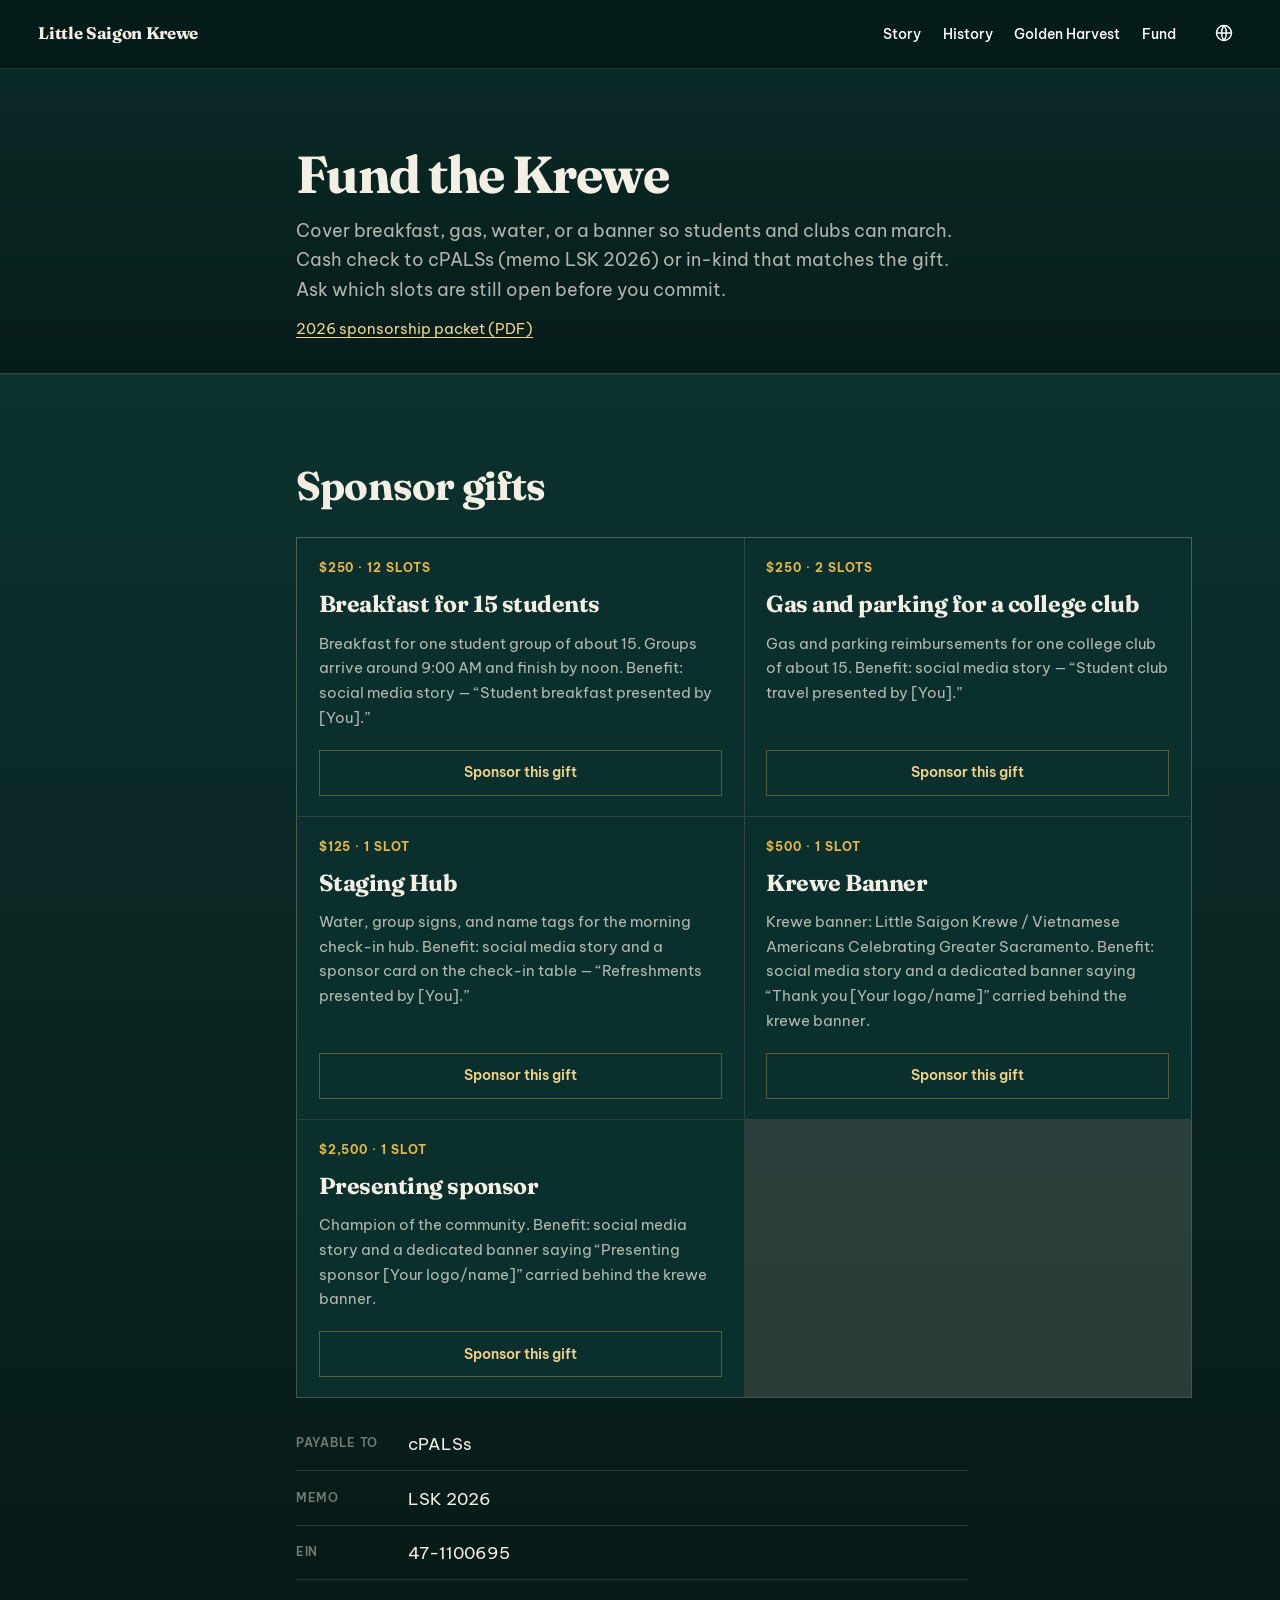
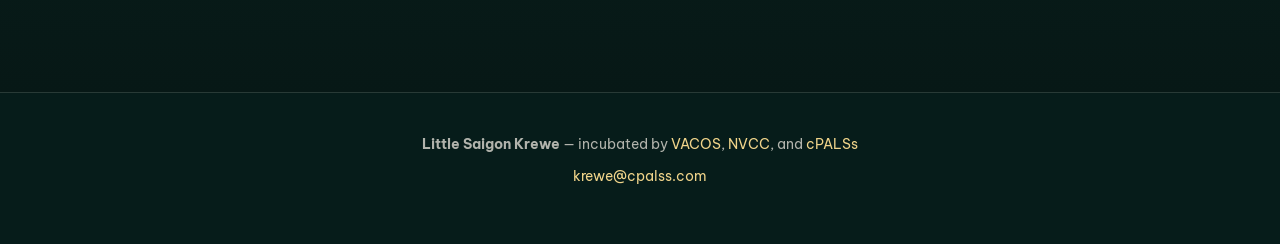
==== commit 798351f5: "Add GA4 gtag so krewe.cpalss.com reports into its own property. Co-authored-by: Cursor <cursoragent@" ====
--- a/fund/index.html
+++ b/fund/index.html
@@ -2,6 +2,9 @@
 <html lang="en">
 <head>
   <meta charset="UTF-8" />
+  <!-- Google tag (gtag.js) -->
+  <script async src="https://www.googletagmanager.com/gtag/js?id=G-5C6ZWSH9JD"></script>
+  <script src="/analytics.js"></script>
   <script>
     (function () {
       try {
--- a/site.css
+++ b/site.css
@@ -1365,7 +1365,7 @@
 }
 
 .event-facts dt {
-  margin: 0;
+  margin: 0.3rem 0 0;
   font-size: 0.75rem;
   font-weight: 600;
   letter-spacing: 0.06em;
@@ -1515,6 +1515,10 @@
   gap: 0.35rem 0.55rem;
   padding: 0.4rem 0;
   border-bottom: 1px solid var(--line);
+}
+
+.tribe-joiners .roster-org {
+  font-weight: 400;
 }
 
 .tribe-item .btn-tribe {
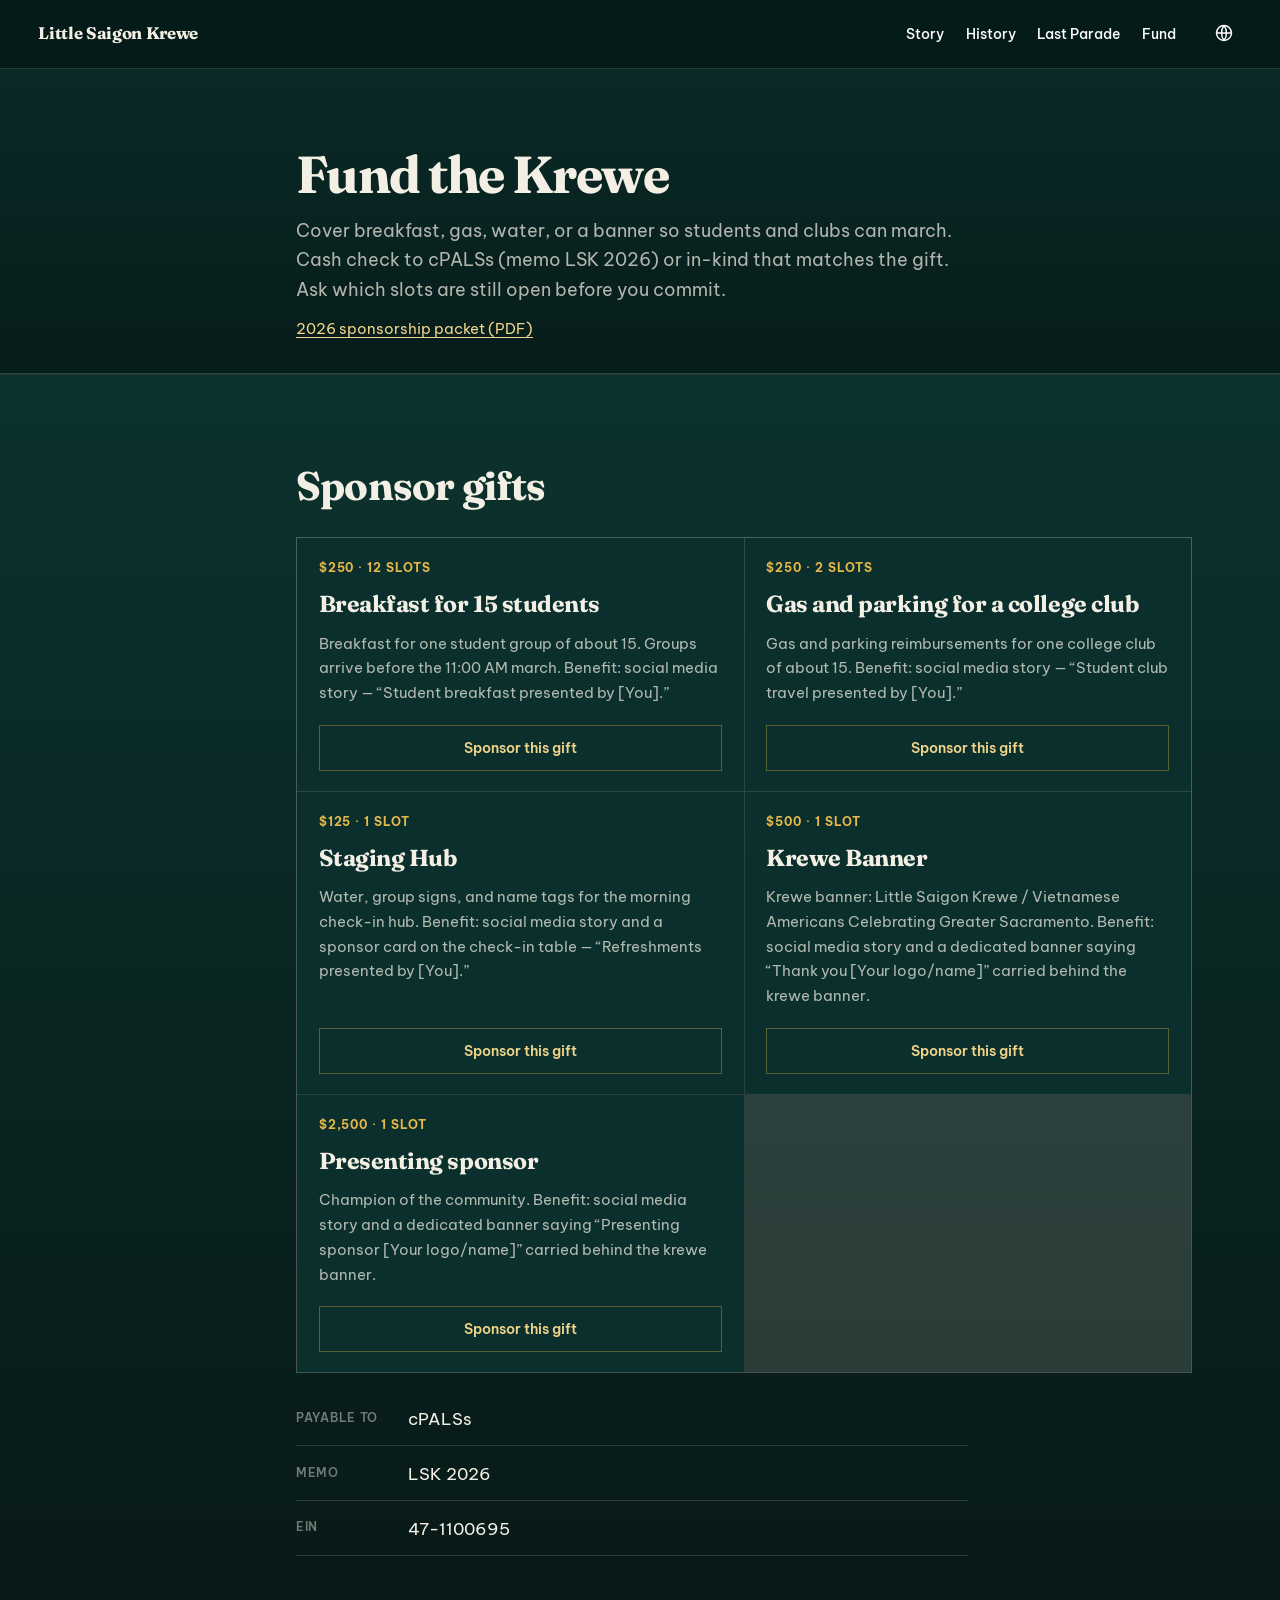
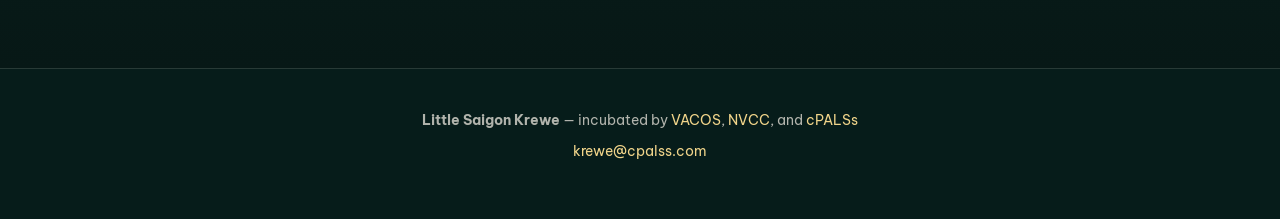
==== commit b8ba3535: "Publish GH 2026 and EGLNY 2026 media archives on Krewe site. Add Golden Harvest 2026 gallery with he" ====
--- a/fund/index.html
+++ b/fund/index.html
@@ -73,7 +73,7 @@
         <div class="site-nav-links">
           <a href="/" data-i18n="nav.story">Story</a>
           <a href="/history/" data-i18n="nav.history">History</a>
-          <a href="/golden-harvest/" data-i18n="nav.goldenHarvest">Golden Harvest</a>
+          <a href="/media/golden-harvest-2026/" data-i18n="nav.goldenHarvest">Last Parade</a>
           <a href="/fund/" aria-current="page" data-i18n="nav.fund">Fund</a>
         </div>
       </div>
--- a/site.css
+++ b/site.css
@@ -602,6 +602,71 @@
   max-width: var(--max);
 }
 
+.page-banner--media {
+  padding: 0;
+}
+
+.page-banner--media .page-banner-body {
+  padding: 2.5rem var(--space) 2rem;
+}
+
+.gallery-page-hero {
+  margin: 0;
+  width: 100%;
+  max-height: min(52vh, 28rem);
+  overflow: hidden;
+  border-bottom: 1px solid var(--line);
+  background: var(--jade-deep);
+}
+
+.gallery-page-hero img {
+  display: block;
+  width: 100%;
+  height: min(52vh, 28rem);
+  object-fit: cover;
+  object-position: center 42%;
+}
+
+.gallery-presented-by {
+  margin: 1rem 0 0;
+  max-width: var(--max);
+}
+
+.gallery-presented-by-label {
+  display: block;
+  font-size: 0.75rem;
+  font-weight: 600;
+  letter-spacing: 0.06em;
+  text-transform: uppercase;
+  color: var(--ink-faint);
+}
+
+.gallery-presented-by-row {
+  display: flex;
+  align-items: center;
+  gap: 0.75rem;
+  margin: 0.4rem 0 0;
+  font-weight: 600;
+  font-size: 1.05rem;
+}
+
+.gallery-sponsor-logo {
+  width: 3.75rem;
+  height: 3.75rem;
+  padding: 0.45rem;
+  border-radius: 50%;
+  object-fit: contain;
+  flex-shrink: 0;
+  background: #fff;
+  box-shadow: 0 0 0 1px var(--line);
+  box-sizing: border-box;
+}
+
+.gallery-event-facts {
+  margin-top: 1.25rem;
+  margin-bottom: 0.5rem;
+}
+
 /* —— Hero —— */
 .hero {
   position: relative;
@@ -635,11 +700,49 @@
   z-index: 1;
 }
 
-.hero-slide img {
+.hero-slide img,
+.hero-slide video {
   width: 100%;
   height: 100%;
   object-fit: cover;
   object-position: center 40%;
+}
+
+.hero-slide-media {
+  position: absolute;
+  inset: 0;
+}
+
+.hero-slide-poster,
+.hero-slide--video video {
+  position: absolute;
+  inset: 0;
+  width: 100%;
+  height: 100%;
+  object-fit: cover;
+  object-position: center 40%;
+}
+
+.hero-slide-poster {
+  z-index: 2;
+  transition: opacity 0.35s ease;
+}
+
+.hero-slide-poster.is-hidden {
+  opacity: 0;
+  visibility: hidden;
+}
+
+.hero-slide--video video {
+  display: block;
+  z-index: 1;
+  background: var(--jade-deep);
+  opacity: 0;
+  transition: opacity 0.35s ease;
+}
+
+.hero-slide--video video.is-ready {
+  opacity: 1;
 }
 
 .hero-scrim {
@@ -806,6 +909,72 @@
   gap: 0.5rem;
 }
 
+.hero-video-load {
+  position: absolute;
+  z-index: 1;
+  display: grid;
+  place-items: center;
+  width: 1.35rem;
+  height: 1.35rem;
+  margin: 0;
+  color: var(--gold-soft, var(--gold));
+  pointer-events: none;
+  transform: translate(-50%, -50%);
+  transition: left 0.2s ease, top 0.2s ease;
+}
+
+.hero-video-load[hidden] {
+  display: none;
+}
+
+.hero-video-load-svg {
+  display: block;
+  width: 1.15rem;
+  height: 1.15rem;
+}
+
+.hero-video-load-track {
+  opacity: 0.55;
+  transition: opacity 0.25s ease;
+}
+
+.hero-video-load-arc {
+  opacity: 0;
+  stroke-dasharray: 16 46.8;
+  transform-origin: 12px 12px;
+  transform: rotate(-90deg);
+  transition: opacity 0.2s ease;
+}
+
+.hero-video-load.is-loading .hero-video-load-track {
+  opacity: 0.35;
+}
+
+.hero-video-load.is-loading .hero-video-load-arc {
+  opacity: 1;
+  animation: hero-video-load-arc 0.95s ease-in-out infinite;
+}
+
+.hero-video-load.is-ready .hero-video-load-track {
+  opacity: 0.9;
+  stroke: var(--gold-soft, var(--gold));
+}
+
+@keyframes hero-video-load-arc {
+  0% {
+    stroke-dashoffset: 0;
+    transform: rotate(-90deg);
+  }
+  50% {
+    stroke-dashoffset: -20;
+    transform: rotate(90deg);
+  }
+  100% {
+    stroke-dashoffset: -62.8;
+    transform: rotate(270deg);
+  }
+}
+
 .hero-arrow {
   display: grid;
   place-items: center;
@@ -843,8 +1012,10 @@
 }
 
 .hero-dots {
+  position: relative;
   display: flex;
-  gap: 0.4rem;
+  align-items: center;
+  gap: 0.75rem;
 }
 
 .hero-dot {
@@ -1011,6 +1182,102 @@
   background: #0a2a27;
 }
 
+.section-formation {
+  background: var(--jade-deep);
+}
+
+.section-formation .section-inner {
+  display: flex;
+  flex-direction: column;
+  align-items: center;
+  text-align: center;
+}
+
+.section-formation .section-inner > * {
+  width: 100%;
+}
+
+.section-formation h2,
+.section-formation .section-lead,
+.formation-note {
+  text-align: center;
+}
+
+.formation-note {
+  margin: 0 0 0.85rem;
+  font-size: 0.8125rem;
+  font-weight: 700;
+  letter-spacing: 0.06em;
+  text-transform: uppercase;
+  color: var(--gold);
+}
+
+.section-formation .section-lead {
+  margin-left: auto;
+  margin-right: auto;
+}
+
+.formation-stack {
+  list-style: none;
+  margin: 0 auto;
+  padding: 0;
+  max-width: 20rem;
+  display: flex;
+  flex-direction: column;
+  align-items: center;
+  gap: 1.5rem;
+}
+
+.formation-banners,
+.formation-unit {
+  display: flex;
+  flex-direction: column;
+  align-items: center;
+  gap: 0.45rem;
+  width: 100%;
+}
+
+.formation-banner {
+  display: grid;
+  align-items: center;
+  justify-items: stretch;
+  box-sizing: border-box;
+  width: 16.5rem;
+  min-height: 2.75rem;
+  margin: 0;
+  padding: 0.4rem 0.85rem;
+  text-align: center;
+  text-wrap: balance;
+  font-weight: 700;
+  line-height: 1.25;
+  letter-spacing: 0.01em;
+  color: var(--jade-deep);
+  background: var(--gold);
+}
+
+.formation-people {
+  display: grid;
+  gap: 0.4rem 0.5rem;
+  justify-content: center;
+  margin-top: 0.15rem;
+}
+
+.formation-people span {
+  width: 1.2rem;
+  height: 1.2rem;
+  border-radius: 50%;
+  background: var(--gold-soft);
+}
+
+.formation-caption {
+  margin: 0.15rem 0 0;
+  max-width: 16rem;
+  font-size: 0.75rem;
+  line-height: 1.3;
+  text-align: center;
+  color: var(--ink-muted);
+}
+
 .section-wishlist {
   background: linear-gradient(180deg, #0c322e 0%, #071816 100%);
 }
@@ -1049,6 +1316,14 @@
 .faq-item dd {
   margin: 0;
   color: var(--ink-muted);
+}
+
+.faq-item dd p {
+  margin: 0 0 0.75rem;
+}
+
+.faq-item dd p:last-child {
+  margin-bottom: 0;
 }
 
 .plain-list {
@@ -1490,6 +1765,7 @@
   color: var(--gold-soft);
   background: transparent;
   border: 1px solid rgba(230, 184, 74, 0.4);
+  border-radius: 999px;
   cursor: pointer;
 }
 
@@ -1502,7 +1778,7 @@
 .tribe-joiners {
   list-style: none;
   margin: 0.75rem 0 0;
-  padding: 0.65rem 0 0;
+  padding: 0;
   border-top: 1px solid var(--line);
   display: grid;
   grid-template-columns: 1fr;
@@ -1510,7 +1786,7 @@
 
 .tribe-joiners li {
   display: flex;
-  align-items: baseline;
+  align-items: center;
   justify-content: space-between;
   gap: 0.35rem 0.55rem;
   padding: 0.4rem 0;
@@ -1519,6 +1795,7 @@
 
 .tribe-joiners .roster-org {
   font-weight: 400;
+  line-height: 1.25;
 }
 
 .tribe-item .btn-tribe {
@@ -1578,10 +1855,21 @@
 
   /* No-image title + body column: same inset as History body, TOC or not.
      Photo heroes stay full-bleed. History/GH body still uses .doc-main > .section. */
-  .page-banner,
+  .page-banner:not(.page-banner--media),
   .hero:not(.hero-carousel) {
     padding-left: var(--doc-body-inset);
     padding-right: var(--doc-side);
+  }
+
+  .page-banner--media .page-banner-body {
+    padding-left: var(--doc-body-inset);
+    padding-right: var(--doc-side);
+  }
+
+  .page-banner--media .gallery-page-hero {
+    width: 100vw;
+    max-width: 100vw;
+    margin-left: calc(50% - 50vw);
   }
 
   .page-banner ~ .section {
@@ -1735,7 +2023,8 @@
   color: var(--ink-muted);
 }
 
-.roster-tag.is-confirmed {
+.roster-tag.is-confirmed,
+.roster-tag.is-registered {
   color: var(--gold);
 }
 
@@ -1780,10 +2069,28 @@
     var(--jade-deep);
 }
 
+.section-waivers .section-inner {
+  color: var(--cream, #f7f1e6);
+}
+
 .waiver-cutoff {
   max-width: var(--max);
   font-size: 0.9375rem;
   color: var(--gold-soft);
+}
+
+.waiver-cta {
+  display: flex;
+  flex-wrap: wrap;
+  gap: 0.75rem;
+  margin-top: 1.25rem;
+}
+
+.timeline-cta.hero-cta {
+  display: flex;
+  flex-wrap: wrap;
+  gap: 0.75rem;
+  align-items: center;
 }
 
 .fund-payee {
@@ -2142,6 +2449,273 @@
   text-decoration: underline;
 }
 
+.gallery-officer-link {
+  margin: 0.75rem 0 0;
+}
+
+.gallery-officer-link a {
+  font-weight: 600;
+}
+
+.section-gallery .section-inner {
+  max-width: 72rem;
+}
+
+.gallery-orgs {
+  margin: 0 0 1.75rem;
+  max-width: var(--max);
+}
+
+.gallery-orgs-heading {
+  margin: 0 0 0.65rem;
+  font-family: var(--font-display);
+  font-weight: 700;
+  font-size: 1.2rem;
+  letter-spacing: -0.02em;
+  line-height: 1.2;
+}
+
+.gallery-orgs-list {
+  list-style: none;
+  margin: 0;
+  padding: 0;
+  columns: 1;
+  column-gap: 2rem;
+}
+
+@media (min-width: 36rem) {
+  .gallery-orgs-list {
+    columns: 2;
+  }
+}
+
+.gallery-orgs-list li {
+  padding: 0.2rem 0;
+  break-inside: avoid;
+  line-height: 1.35;
+  color: var(--ink-muted);
+}
+
+.photo-gallery {
+  display: grid;
+  grid-template-columns: repeat(auto-fill, minmax(11rem, 1fr));
+  gap: 0.5rem;
+}
+
+.photo-gallery-item {
+  position: relative;
+  display: block;
+  margin: 0;
+  padding: 0;
+  border: 0;
+  border-radius: 4px;
+  overflow: hidden;
+  aspect-ratio: 4 / 3;
+  cursor: pointer;
+  background: var(--jade-deep, #0a1f1c);
+}
+
+.photo-gallery-item:focus-visible {
+  outline: 2px solid var(--gold, #c9a227);
+  outline-offset: 2px;
+}
+
+.photo-gallery-item img {
+  width: 100%;
+  height: 100%;
+  object-fit: cover;
+  object-position: center;
+  display: block;
+  transition: transform 0.25s ease;
+}
+
+.photo-gallery-item:hover img {
+  transform: scale(1.02);
+}
+
+.photo-gallery-play {
+  position: absolute;
+  inset: 0;
+  display: grid;
+  place-items: center;
+  pointer-events: none;
+  color: #fff;
+  background: rgba(0, 0, 0, 0.28);
+}
+
+.photo-gallery-play svg {
+  filter: drop-shadow(0 1px 3px rgba(0, 0, 0, 0.55));
+}
+
+.photo-lightbox {
+  box-sizing: border-box;
+  width: 100vw;
+  max-width: 100vw;
+  height: 100vh;
+  height: 100dvh;
+  max-height: 100vh;
+  max-height: 100dvh;
+  margin: 0;
+  padding: 0;
+  border: 0;
+  background: transparent;
+  color: #fff;
+}
+
+.photo-lightbox[open] {
+  display: flex;
+  align-items: center;
+  justify-content: center;
+}
+
+.photo-lightbox::backdrop {
+  background: rgba(0, 0, 0, 0.9);
+}
+
+.photo-lightbox-stage {
+  display: flex;
+  align-items: center;
+  justify-content: center;
+  max-width: min(96vw, 1400px);
+  max-height: 92vh;
+  max-height: 92dvh;
+  margin: 0;
+}
+
+.photo-lightbox-image,
+.photo-lightbox-video {
+  display: block;
+  width: auto;
+  height: auto;
+  max-width: min(96vw, 1400px);
+  max-height: 92vh;
+  max-height: 92dvh;
+  margin: 0;
+  object-fit: contain;
+}
+
+.photo-lightbox-video {
+  background: #000;
+}
+
+.photo-lightbox-image[hidden],
+.photo-lightbox-video[hidden] {
+  display: none !important;
+}
+
+.photo-lightbox-close {
+  position: fixed;
+  top: 0.75rem;
+  right: 0.75rem;
+  z-index: 2;
+  margin: 0;
+  padding: 0;
+  width: 2.5rem;
+  height: 2.5rem;
+  border: 0;
+  border-radius: 6px;
+  background: rgba(0, 0, 0, 0.45);
+  color: #fff;
+  font-size: 1.75rem;
+  line-height: 1;
+  cursor: pointer;
+}
+
+.photo-lightbox-close:hover,
+.photo-lightbox-close:focus-visible,
+.photo-lightbox-nav:hover,
+.photo-lightbox-nav:focus-visible {
+  background: rgba(255, 255, 255, 0.18);
+}
+
+.photo-lightbox-nav {
+  position: fixed;
+  top: 50%;
+  z-index: 2;
+  transform: translateY(-50%);
+  margin: 0;
+  padding: 0;
+  width: 2.75rem;
+  height: 2.75rem;
+  border: 0;
+  border-radius: 6px;
+  background: rgba(0, 0, 0, 0.45);
+  color: #fff;
+  cursor: pointer;
+  display: grid;
+  place-items: center;
+}
+
+.photo-lightbox-prev {
+  left: 0.75rem;
+}
+
+.photo-lightbox-next {
+  right: 0.75rem;
+}
+
+.photo-lightbox-count {
+  position: fixed;
+  bottom: 1rem;
+  left: 50%;
+  transform: translateX(-50%);
+  z-index: 2;
+  margin: 0;
+  padding: 0.25rem 0.65rem;
+  border-radius: 999px;
+  background: rgba(0, 0, 0, 0.45);
+  font-size: 0.85rem;
+  letter-spacing: 0.02em;
+}
+
+.media-hub-list {
+  list-style: none;
+  margin: 0;
+  padding: 0;
+  display: grid;
+  gap: 1rem;
+}
+
+.media-hub-card {
+  display: grid;
+  grid-template-columns: 7.5rem 1fr;
+  gap: 1rem;
+  align-items: center;
+  text-decoration: none;
+  color: inherit;
+  padding: 0.5rem;
+  border-radius: 8px;
+  border: 1px solid rgba(0, 0, 0, 0.08);
+}
+
+.media-hub-card:hover {
+  border-color: rgba(0, 0, 0, 0.18);
+}
+
+.media-hub-card-thumb {
+  display: block;
+  width: 7.5rem;
+  height: 7.5rem;
+  border-radius: 6px;
+  background-size: cover;
+  background-position: center;
+}
+
+.media-hub-card-copy {
+  display: flex;
+  flex-direction: column;
+  gap: 0.25rem;
+}
+
+.media-hub-card-copy strong {
+  font-family: Fraunces, Georgia, serif;
+  font-size: 1.25rem;
+}
+
+.media-hub-history {
+  margin-top: 1.5rem;
+}
+
 @media (prefers-reduced-motion: reduce) {
   html {
     scroll-behavior: auto;
@@ -2152,6 +2726,10 @@
   }
 
   .hero-slide {
+    transition: none;
+  }
+
+  .photo-gallery-item img {
     transition: none;
   }
 
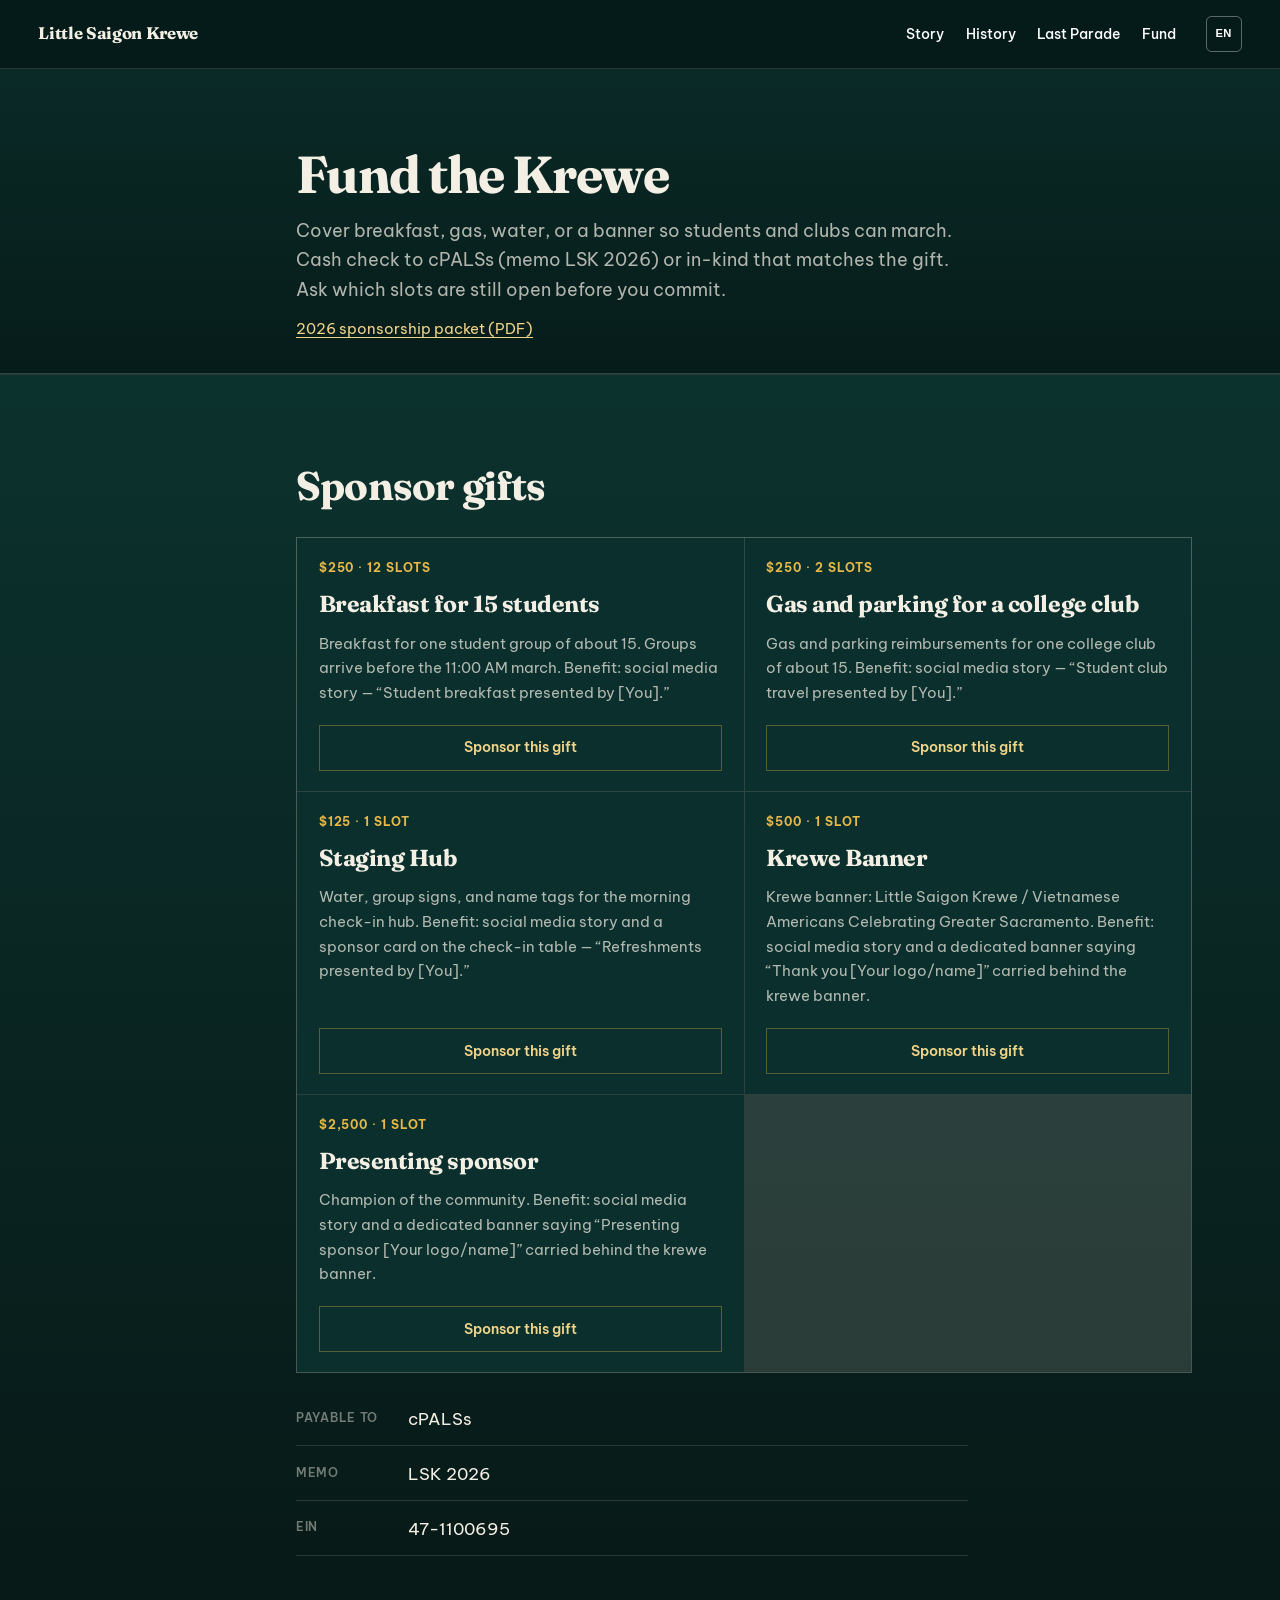
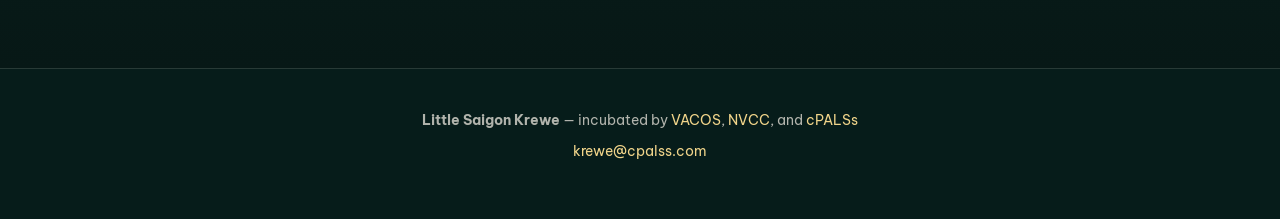
==== commit 8dc0dd0a: "Replace the language globe with an EN/VI code tile. The control still opens the same language menu a" ====
--- a/fund/index.html
+++ b/fund/index.html
@@ -54,7 +54,7 @@
         <div class="site-nav-tools">
           <div class="lang-switch">
             <button type="button" class="lang-toggle" id="lang-toggle" aria-expanded="false" aria-haspopup="listbox" aria-controls="lang-menu" data-i18n-aria="nav.language">
-              <svg class="lang-globe" viewBox="0 0 24 24" width="20" height="20" aria-hidden="true"><circle cx="12" cy="12" r="9" fill="none" stroke="currentColor" stroke-width="1.75"/><path d="M3 12h18M12 3a15 15 0 0 1 0 18M12 3a15 15 0 0 0 0 18" fill="none" stroke="currentColor" stroke-width="1.75"/></svg>
+              <span class="lang-code" aria-hidden="true">EN</span>
               <span class="sr-only" data-i18n="nav.language">Language</span>
             </button>
             <div class="lang-menu" id="lang-menu" hidden role="listbox">
--- a/site.css
+++ b/site.css
@@ -200,7 +200,7 @@
   height: 2.25rem;
   margin: 0;
   padding: 0;
-  border: none;
+  border: 1px solid rgba(255, 255, 255, 0.35);
   border-radius: 0.35rem;
   background: transparent;
   color: #fff;
@@ -208,11 +208,16 @@
 }
 
 .lang-toggle:hover {
+  border-color: var(--gold);
   color: var(--gold);
 }
 
-.lang-globe {
+.lang-code {
   display: block;
+  font-size: 0.7rem;
+  font-weight: 700;
+  letter-spacing: 0.04em;
+  line-height: 1;
 }
 
 .lang-menu {
@@ -302,11 +307,6 @@
     margin-left: 0.35rem;
   }
 
-  /* Optical: globe stroke sits a hair heavy vs nav link caps */
-  .lang-globe {
-    transform: translateY(-1px);
-  }
-
   .site-nav-links a,
   .site-nav-links a[aria-current="page"] {
     color: #fff;
@@ -356,6 +356,10 @@
   .lang-toggle:hover {
     border-color: rgba(230, 184, 74, 0.45);
     color: var(--ink);
+  }
+
+  .lang-code {
+    font-size: 0.72rem;
   }
 
   .nav-toggle {
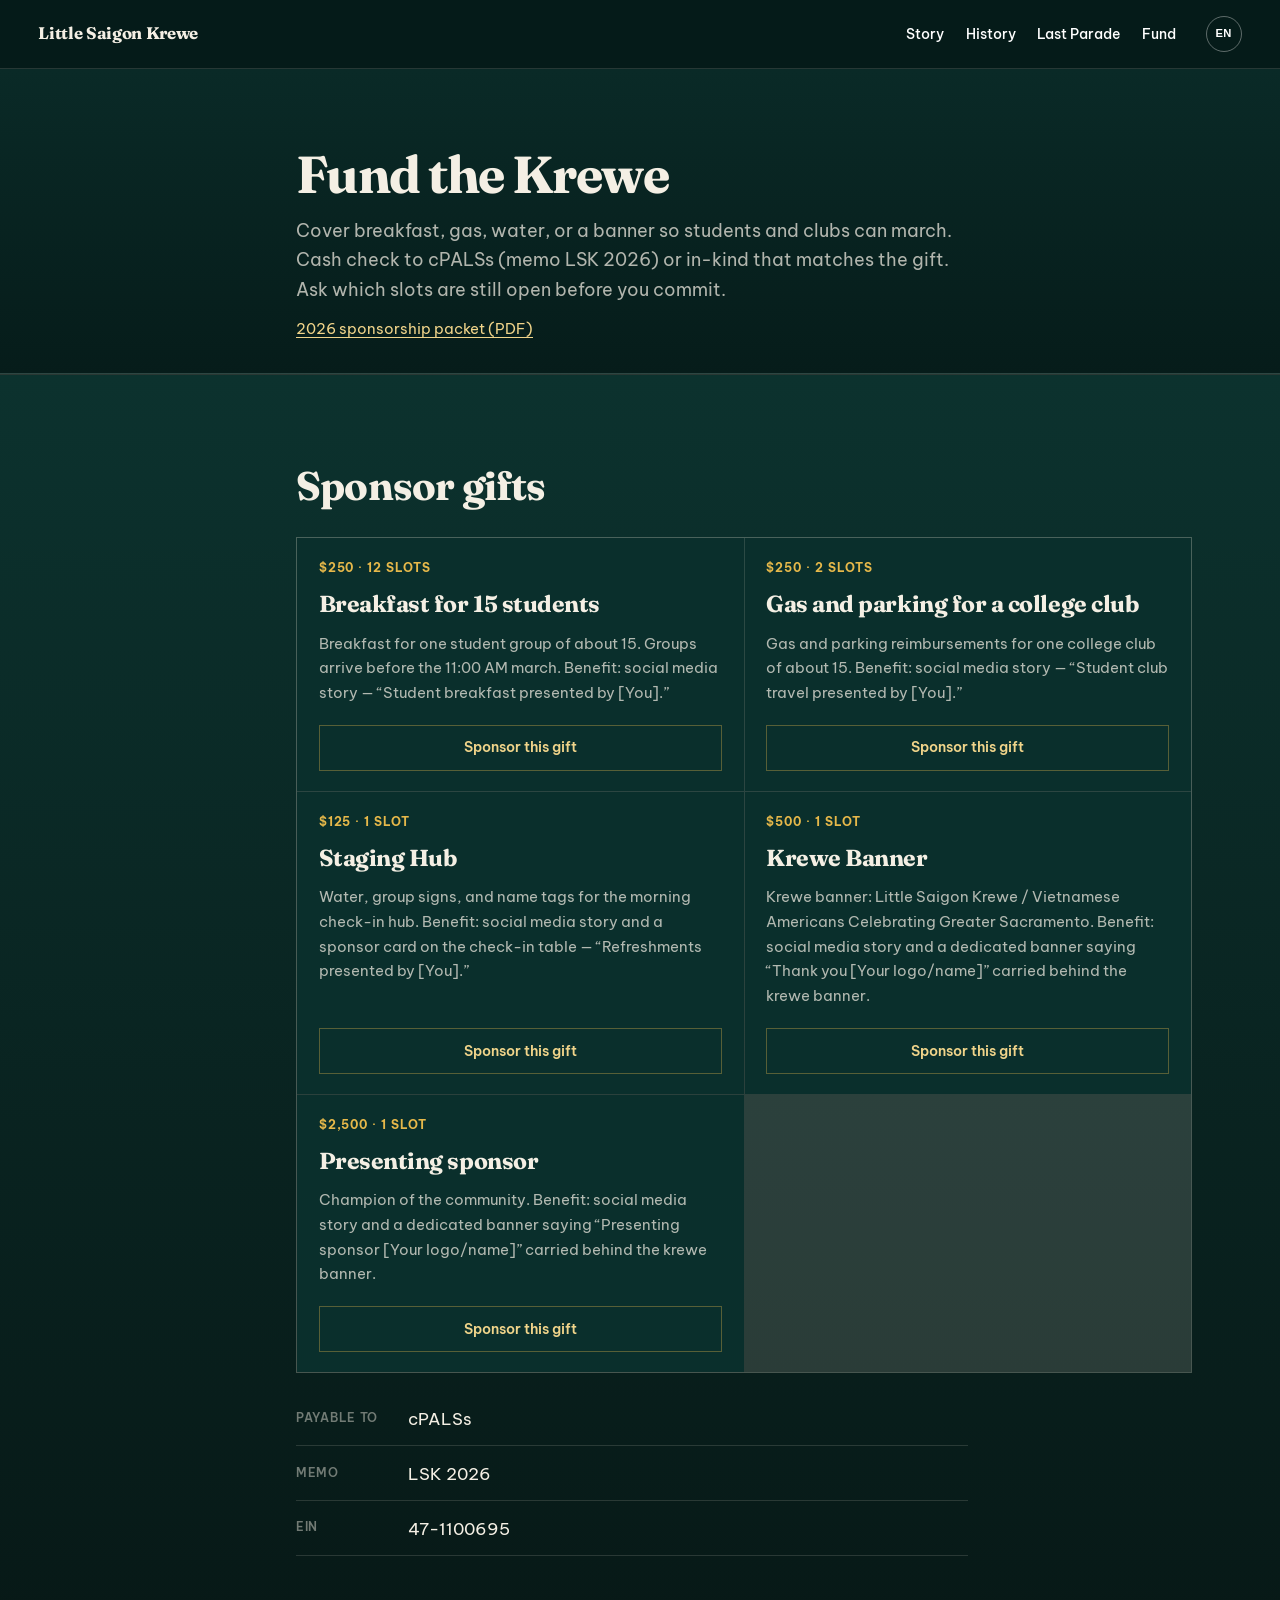
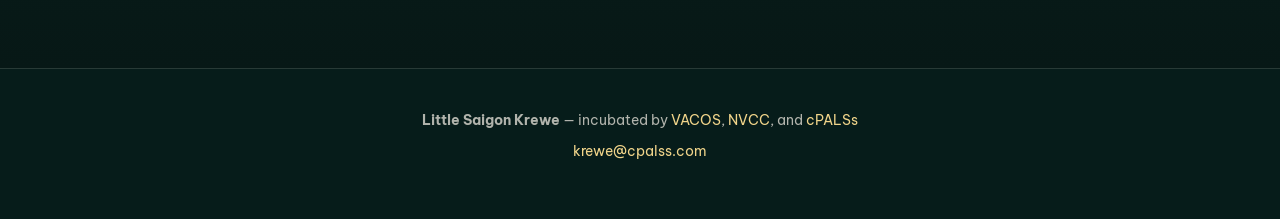
==== commit 5b2cd120: "Make the EN/VI control a one-tap circular toggle. Drop the language dropdown so a single tap flips b" ====
--- a/fund/index.html
+++ b/fund/index.html
@@ -53,14 +53,9 @@
         <a class="wordmark" href="/">Little Saigon Krewe</a>
         <div class="site-nav-tools">
           <div class="lang-switch">
-            <button type="button" class="lang-toggle" id="lang-toggle" aria-expanded="false" aria-haspopup="listbox" aria-controls="lang-menu" data-i18n-aria="nav.language">
+            <button type="button" class="lang-toggle" id="lang-toggle" data-i18n-aria="nav.switchLanguage" aria-label="Switch language">
               <span class="lang-code" aria-hidden="true">EN</span>
-              <span class="sr-only" data-i18n="nav.language">Language</span>
             </button>
-            <div class="lang-menu" id="lang-menu" hidden role="listbox">
-              <button type="button" role="option" data-set-lang="en">English</button>
-              <button type="button" role="option" data-set-lang="vi">Tiếng Việt</button>
-            </div>
           </div>
           <button type="button" class="nav-toggle" id="nav-toggle" aria-expanded="false" aria-controls="site-nav-drawer">
             <span class="nav-toggle-bars" aria-hidden="true"><span></span><span></span><span></span></span>
--- a/site.css
+++ b/site.css
@@ -201,7 +201,7 @@
   margin: 0;
   padding: 0;
   border: 1px solid rgba(255, 255, 255, 0.35);
-  border-radius: 0.35rem;
+  border-radius: 50%;
   background: transparent;
   color: #fff;
   cursor: pointer;
@@ -218,47 +218,6 @@
   font-weight: 700;
   letter-spacing: 0.04em;
   line-height: 1;
-}
-
-.lang-menu {
-  position: absolute;
-  top: calc(100% + 0.4rem);
-  right: 0;
-  z-index: 110;
-  min-width: 9.75rem;
-  padding: 0.3rem 0;
-  background: rgba(6, 28, 26, 0.97);
-  border: 1px solid var(--line);
-  border-radius: 0.4rem;
-  box-shadow: 0 12px 28px rgba(0, 0, 0, 0.28);
-}
-
-.lang-menu[hidden] {
-  display: none;
-}
-
-.lang-menu button {
-  display: block;
-  width: 100%;
-  margin: 0;
-  padding: 0.5rem 0.85rem;
-  border: none;
-  background: none;
-  color: var(--ink);
-  font: inherit;
-  font-size: 0.875rem;
-  font-weight: 500;
-  text-align: left;
-  cursor: pointer;
-}
-
-.lang-menu button:hover,
-.lang-menu button[aria-selected="true"] {
-  color: var(--gold);
-}
-
-.lang-menu button[aria-selected="true"] {
-  font-weight: 600;
 }
 
 .site-nav-links {
